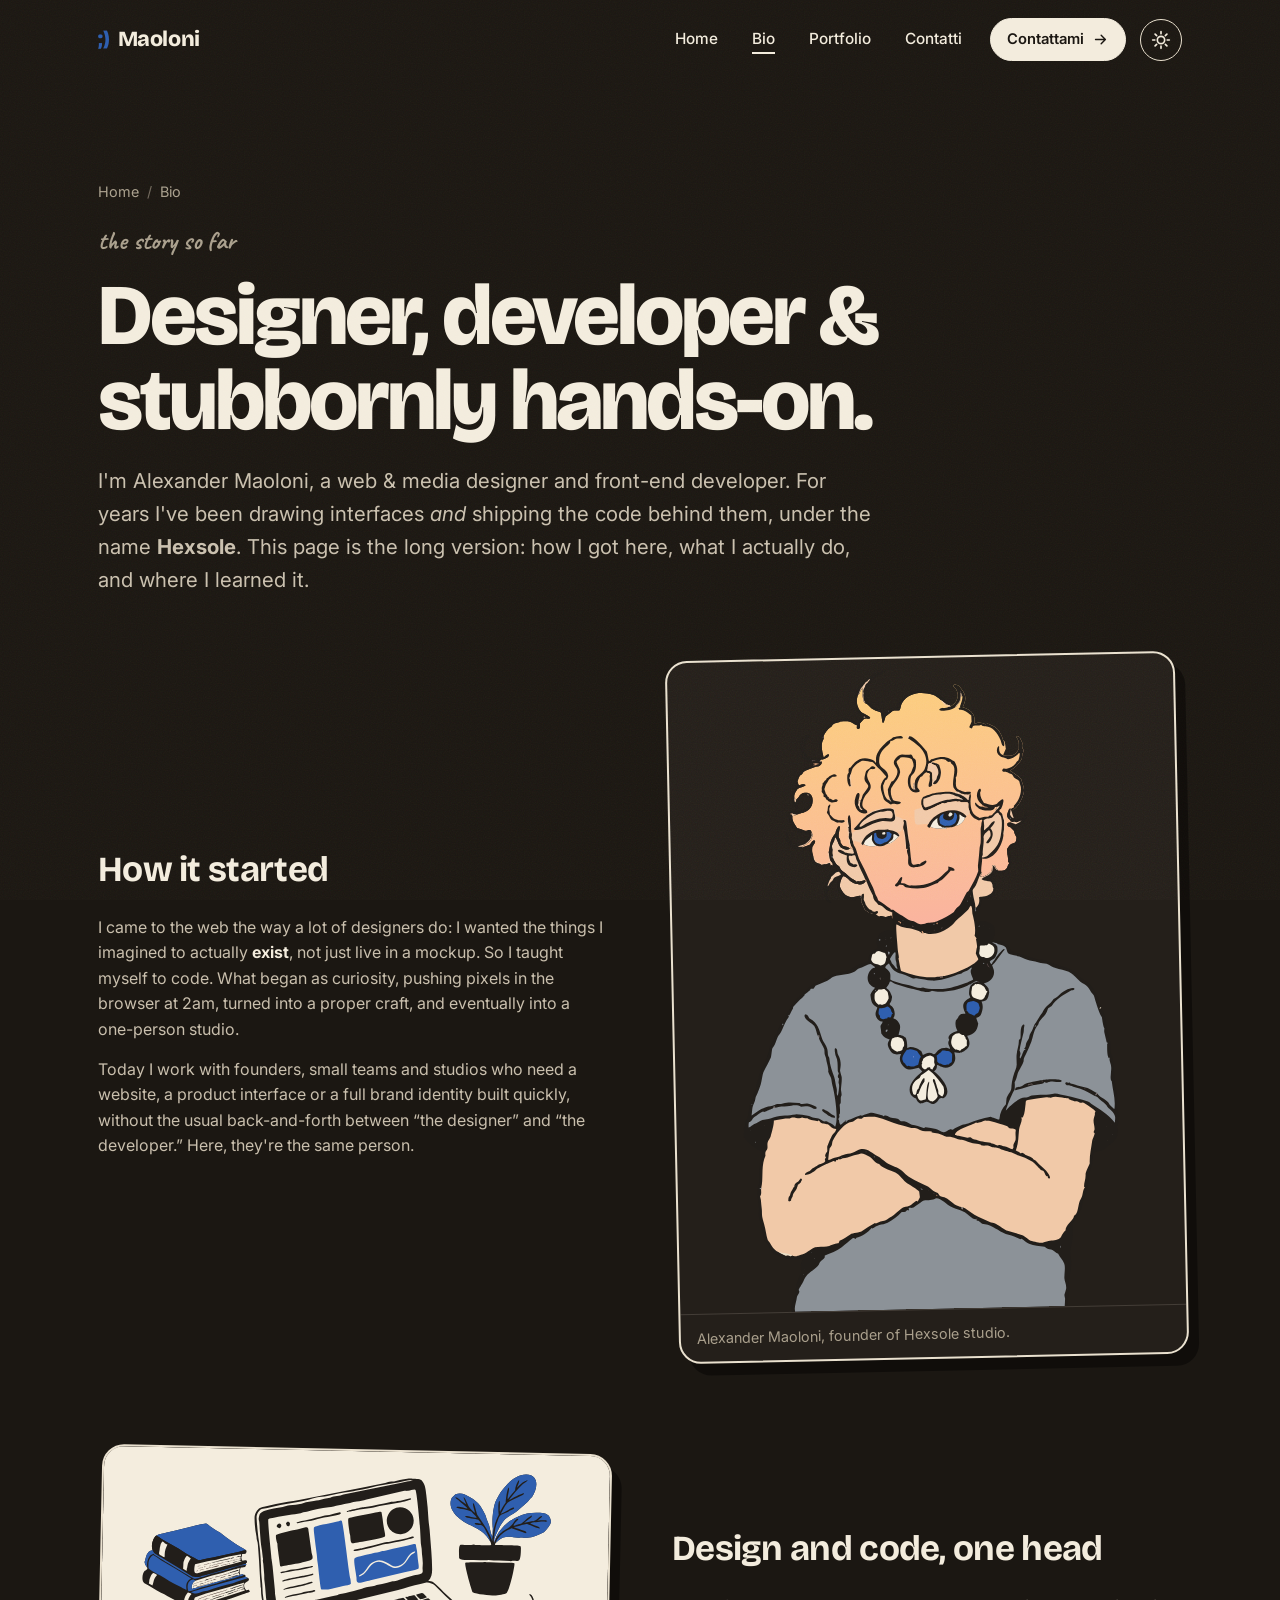
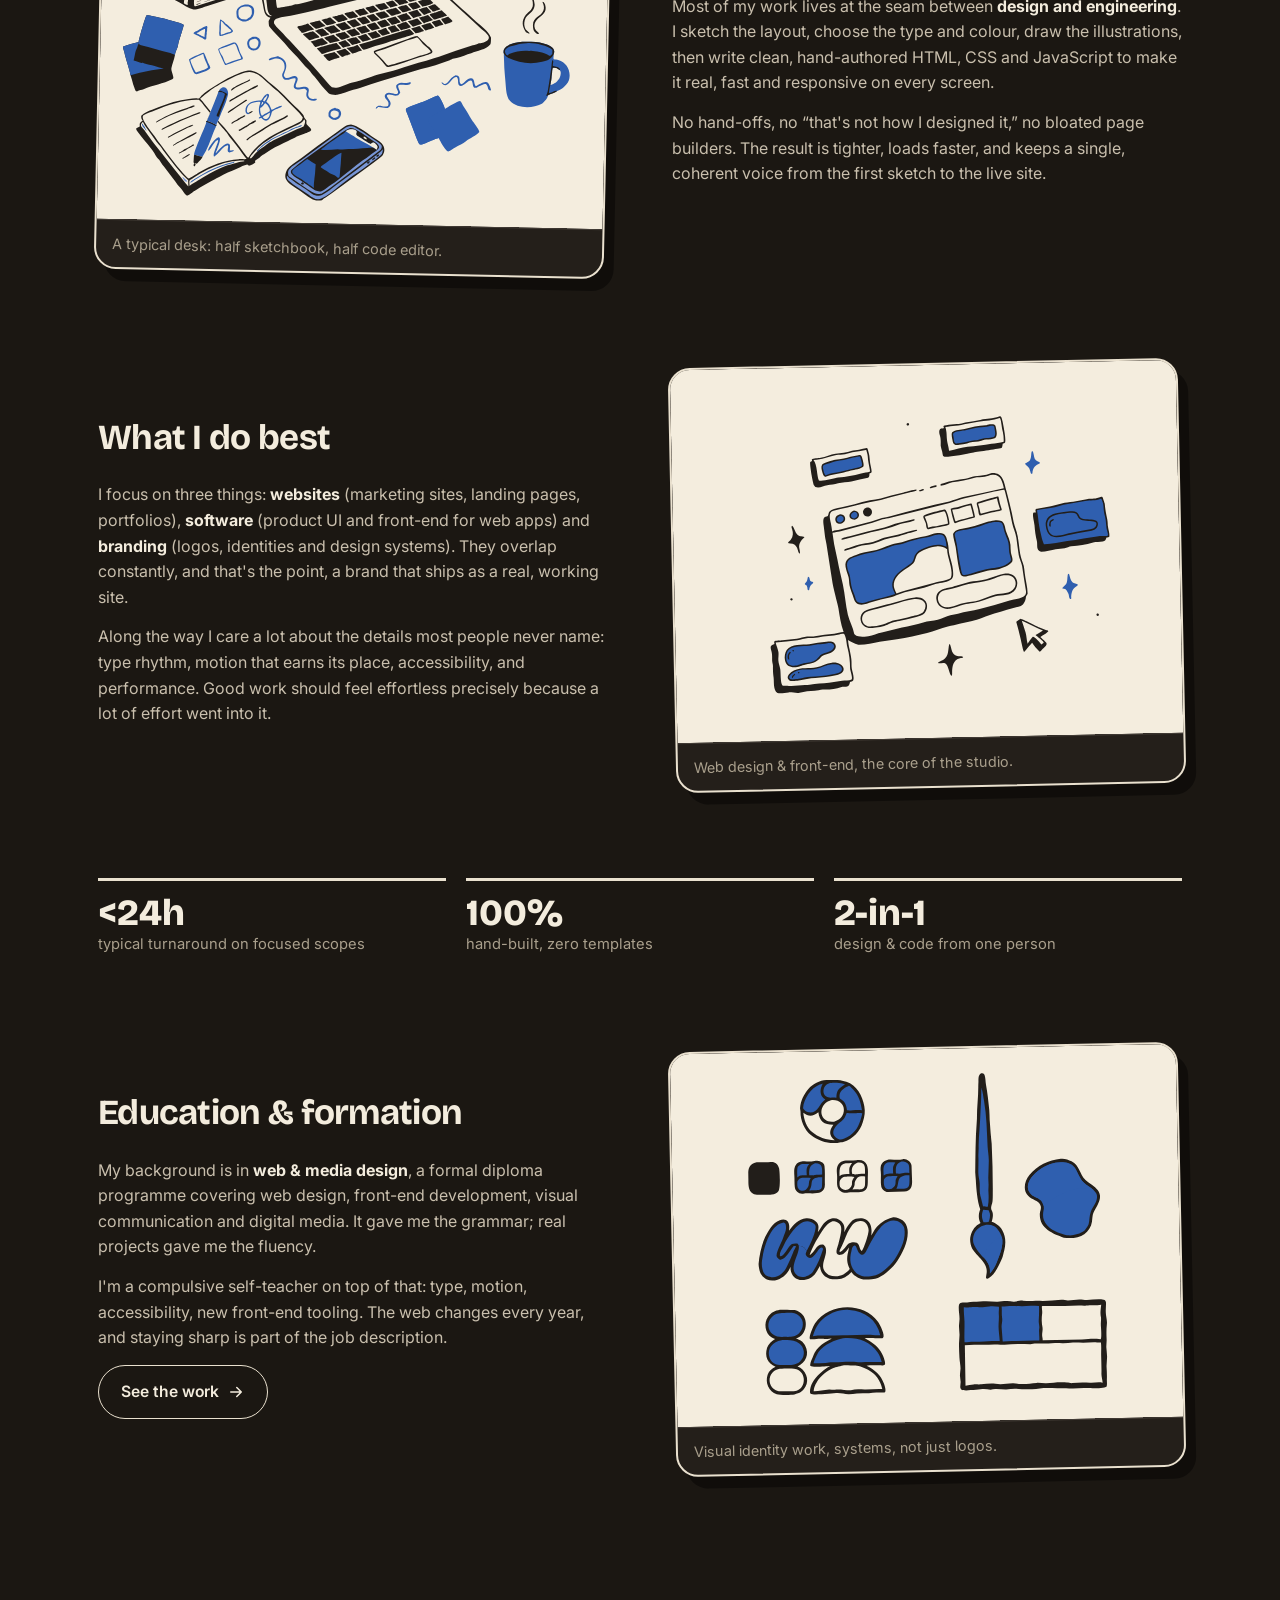
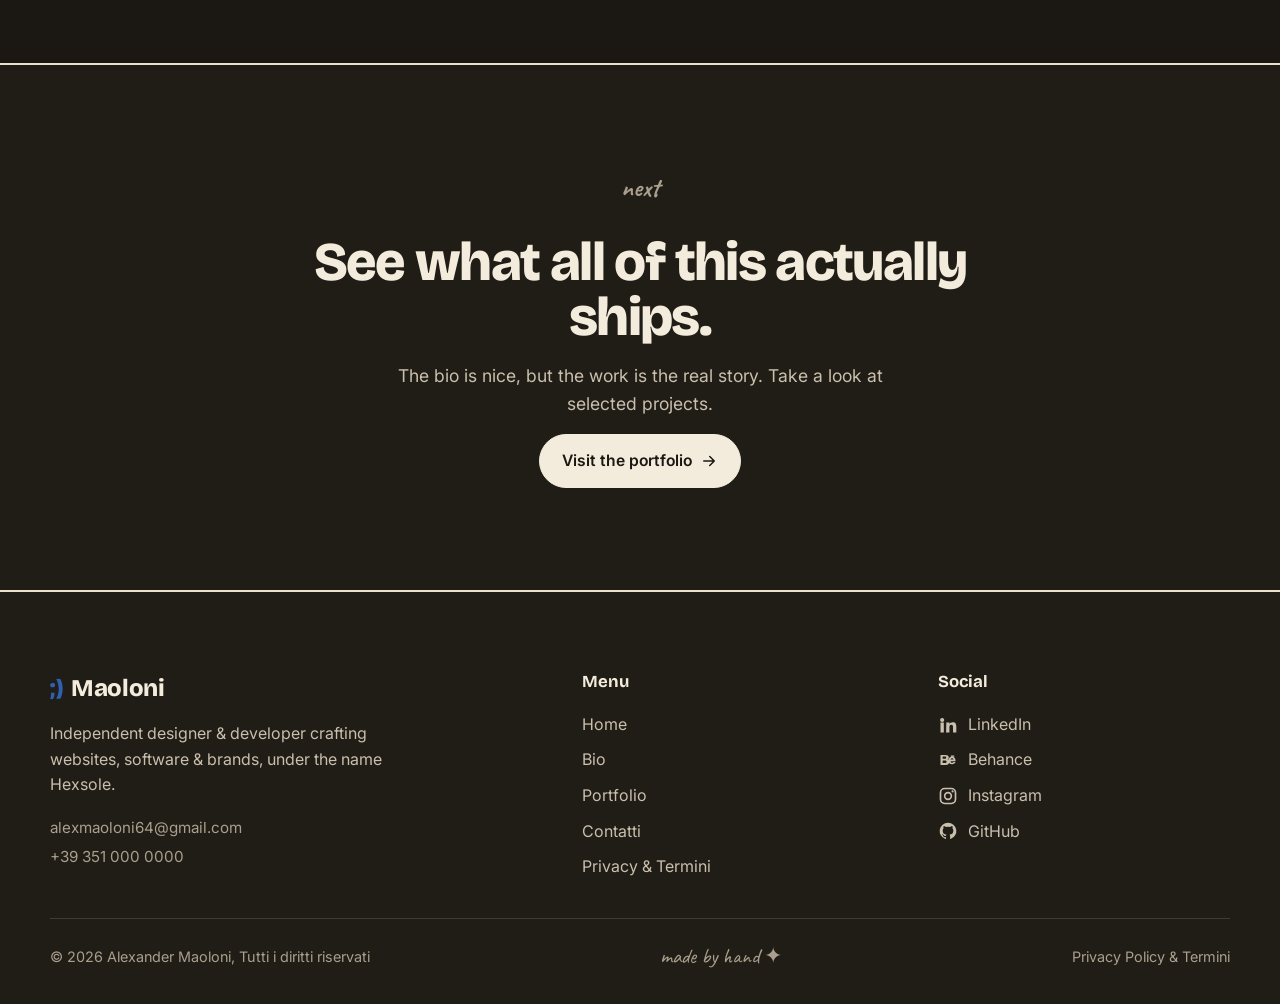
==== bio.html @ 0f0a07e0 "Portfolio site: 8-page exam-compliant build Static HTML/CSS/JS portfolio (index, bio, portfolio, lav" ====
<!DOCTYPE html>
<html lang="en">
<head>
  <meta charset="UTF-8" />
  <meta name="viewport" content="width=device-width, initial-scale=1.0" />
  <title>Bio, Alexander Maoloni, designer &amp; developer</title>
  <meta name="description" content="The story, skills and academic background of Alexander Maoloni, an independent web &amp; media designer and front-end developer running the Hexsole studio." />
  <meta name="author" content="Alexander Maoloni" />
  <link rel="icon" type="image/png" href="assets/favicon.png" />
  <meta name="theme-color" content="#1B1712" />
  <script src="theme-init.js"></script>

  <meta property="og:title" content="Bio, Alexander Maoloni, designer &amp; developer" />
  <meta property="og:description" content="The story, skills and academic background of a web &amp; media designer who also writes the code that ships." />
  <meta property="og:type" content="profile" />
  <meta property="og:image" content="assets/guy-arms.svg" />
  <meta property="og:url" content="https://maoloni.example/bio.html" />

  <link rel="preconnect" href="https://fonts.googleapis.com" />
  <link rel="preconnect" href="https://fonts.gstatic.com" crossorigin />
  <link href="https://fonts.googleapis.com/css2?family=Bricolage+Grotesque:opsz,wght@12..96,400;12..96,500;12..96,600;12..96,700;12..96,800&family=Caveat:wght@500;600;700&family=Inter:wght@400;500;600&display=swap" rel="stylesheet" />
  <link rel="stylesheet" href="styles.css" />
  <link rel="stylesheet" href="pages.css" />
</head>
<body>
  <div class="grain" aria-hidden="true"></div>
  <div class="scrollbar" aria-hidden="true"><span id="scroll-progress"></span></div>

  <!-- ================= HEADER (shared) ================= -->
  <header class="nav" id="nav">
    <div class="nav__inner">
      <a href="index.html" class="brand" aria-label="Alexander Maoloni, home">
        <span class="brand__star" aria-hidden="true">;)</span>
        <span class="brand__name">Maoloni</span>
      </a>
      <nav class="nav__links" aria-label="Primary">
        <a href="index.html"><span>Home</span></a>
        <a href="bio.html" class="active"><span>Bio</span></a>
        <a href="portfolio.html"><span>Portfolio</span></a>
        <a href="contatti.html"><span>Contatti</span></a>
      </nav>
      <a href="contatti.html" class="btn btn--ink nav__cta">
        Contattami
        <svg viewBox="0 0 24 24" class="arrow" aria-hidden="true"><path d="M5 12h14M13 6l6 6-6 6" fill="none" stroke="currentColor" stroke-width="2" stroke-linecap="round" stroke-linejoin="round"/></svg>
      </a>
      <button class="theme-toggle" id="theme-toggle" aria-label="Switch to light theme" title="Toggle light / dark">
        <svg class="i-sun" viewBox="0 0 24 24" aria-hidden="true"><circle cx="12" cy="12" r="4.4" fill="none" stroke="currentColor" stroke-width="2"/><path d="M12 2v2.6M12 19.4V22M2 12h2.6M19.4 12H22M4.9 4.9l1.9 1.9M17.2 17.2l1.9 1.9M19.1 4.9l-1.9 1.9M6.8 17.2l-1.9 1.9" stroke="currentColor" stroke-width="2" stroke-linecap="round"/></svg>
        <svg class="i-moon" viewBox="0 0 24 24" aria-hidden="true"><path d="M20 14.6A8 8 0 1 1 9.4 4a6.5 6.5 0 0 0 10.6 10.6Z" fill="none" stroke="currentColor" stroke-width="2" stroke-linejoin="round"/></svg>
      </button>
      <button class="nav__burger" id="burger" aria-label="Open menu" aria-expanded="false"><span></span><span></span></button>
    </div>
  </header>

  <main>
    <!-- ================= PAGE HERO ================= -->
    <section class="page-hero">
      <div class="wrap">
        <nav class="breadcrumb reveal" data-reveal aria-label="Breadcrumb">
          <a href="index.html">Home</a><span>/</span>Bio
        </nav>
        <p class="page-hero__kicker reveal" data-reveal><span class="hand">the story so far</span></p>
        <h1 class="page-hero__title reveal" data-reveal>Designer, developer &amp;<br/>stubbornly hands-on.</h1>
        <p class="page-hero__lead reveal" data-reveal>
          I'm Alexander Maoloni, a web &amp; media designer and front-end developer. For years I've been
          drawing interfaces <em>and</em> shipping the code behind them, under the name <strong>Hexsole</strong>.
          This page is the long version: how I got here, what I actually do, and where I learned it.
        </p>
      </div>
    </section>

    <!-- ================= STORY (alternating rows) ================= -->
    <section class="section">
      <div class="wrap">

        <article class="bio-row reveal" data-reveal>
          <div class="bio-row__body">
            <h2>How it started</h2>
            <p>I came to the web the way a lot of designers do: I wanted the things I imagined to actually
              <strong>exist</strong>, not just live in a mockup. So I taught myself to code. What began as
              curiosity, pushing pixels in the browser at 2am, turned into a proper craft, and eventually
              into a one-person studio.</p>
            <p>Today I work with founders, small teams and studios who need a website, a product interface or a
              full brand identity built quickly, without the usual back-and-forth between “the designer” and
              “the developer.” Here, they're the same person.</p>
          </div>
          <div class="bio-row__media">
            <figure class="bio-figure">
              <img data-lightbox src="assets/guy-arms.svg" alt="Flat illustrated portrait of Alexander Maoloni with arms crossed" width="819" height="1024" loading="lazy" />
              <figcaption>Alexander Maoloni, founder of Hexsole studio.</figcaption>
            </figure>
          </div>
        </article>

        <article class="bio-row reveal" data-reveal>
          <div class="bio-row__body">
            <h2>Design and code, one head</h2>
            <p>Most of my work lives at the seam between <strong>design and engineering</strong>. I sketch the
              layout, choose the type and colour, draw the illustrations, then write clean, hand-authored
              HTML, CSS and JavaScript to make it real, fast and responsive on every screen.</p>
            <p>No hand-offs, no “that's not how I designed it,” no bloated page builders. The result is tighter,
              loads faster, and keeps a single, coherent voice from the first sketch to the live site.</p>
          </div>
          <div class="bio-row__media">
            <figure class="bio-figure">
              <img data-lightbox src="assets/hero.svg" alt="Illustration of a creative desk with a laptop, notebook, coffee and design tools" width="1024" height="768" loading="lazy" />
              <figcaption>A typical desk: half sketchbook, half code editor.</figcaption>
            </figure>
          </div>
        </article>

        <article class="bio-row reveal" data-reveal>
          <div class="bio-row__body">
            <h2>What I do best</h2>
            <p>I focus on three things: <strong>websites</strong> (marketing sites, landing pages, portfolios),
              <strong>software</strong> (product UI and front-end for web apps) and <strong>branding</strong>
              (logos, identities and design systems). They overlap constantly, and that's the point, a brand
              that ships as a real, working site.</p>
            <p>Along the way I care a lot about the details most people never name: type rhythm, motion that
              earns its place, accessibility, and performance. Good work should feel effortless precisely
              because a lot of effort went into it.</p>
          </div>
          <div class="bio-row__media">
            <figure class="bio-figure">
              <img data-lightbox src="assets/work-web.svg" alt="Illustration of a browser window with a colourful website layout" width="1024" height="768" loading="lazy" />
              <figcaption>Web design &amp; front-end, the core of the studio.</figcaption>
            </figure>
          </div>
        </article>

        <ul class="bio-facts reveal" data-reveal>
          <li><strong>&lt;24h</strong><span>typical turnaround on focused scopes</span></li>
          <li><strong>100%</strong><span>hand-built, zero templates</span></li>
          <li><strong>2-in-1</strong><span>design &amp; code from one person</span></li>
        </ul>

        <article class="bio-row reveal" data-reveal>
          <div class="bio-row__body">
            <h2>Education &amp; formation</h2>
            <p>My background is in <strong>web &amp; media design</strong>, a formal diploma programme covering
              web design, front-end development, visual communication and digital media. It gave me the grammar;
              real projects gave me the fluency.</p>
            <p>I'm a compulsive self-teacher on top of that: type, motion, accessibility, new front-end tooling.
              The web changes every year, and staying sharp is part of the job description.</p>
            <p><a class="btn btn--ghost" href="portfolio.html">See the work <svg viewBox="0 0 24 24" class="arrow" aria-hidden="true"><path d="M5 12h14M13 6l6 6-6 6" fill="none" stroke="currentColor" stroke-width="2" stroke-linecap="round" stroke-linejoin="round"/></svg></a></p>
          </div>
          <div class="bio-row__media">
            <figure class="bio-figure">
              <img data-lightbox src="assets/work-brand.svg" alt="Illustration of a brand identity mood board with logo, swatches and tools" width="1024" height="768" loading="lazy" />
              <figcaption>Visual identity work, systems, not just logos.</figcaption>
            </figure>
          </div>
        </article>

      </div>
    </section>

    <!-- ================= CTA ================= -->
    <section class="cta-band section">
      <div class="wrap cta-band__inner">
        <p class="eyebrow eyebrow--center reveal" data-reveal><span class="hand">next</span></p>
        <h2 class="reveal" data-reveal>See what all of this actually ships.</h2>
        <p class="reveal" data-reveal>The bio is nice, but the work is the real story. Take a look at selected projects.</p>
        <a href="portfolio.html" class="btn btn--ink reveal" data-reveal>
          Visit the portfolio
          <svg viewBox="0 0 24 24" class="arrow" aria-hidden="true"><path d="M5 12h14M13 6l6 6-6 6" fill="none" stroke="currentColor" stroke-width="2" stroke-linecap="round" stroke-linejoin="round"/></svg>
        </a>
      </div>
    </section>
  </main>

  <!-- ================= FOOTER (shared) ================= -->
  <footer class="site-footer">
    <div class="wrap site-footer__grid">
      <div class="site-footer__brand">
        <span class="brand"><span class="brand__star" aria-hidden="true">;)</span> Maoloni</span>
        <p class="site-footer__tag">Independent designer &amp; developer crafting websites, software &amp; brands, under the name Hexsole.</p>
        <p class="site-footer__contact"><a href="mailto:alexmaoloni64@gmail.com">alexmaoloni64@gmail.com</a><br/><a href="tel:+393510000000">+39 351 000 0000</a></p>
      </div>
      <div>
        <h4>Menu</h4>
        <nav class="site-footer__nav" aria-label="Footer navigation">
          <a href="index.html">Home</a>
          <a href="bio.html">Bio</a>
          <a href="portfolio.html">Portfolio</a>
          <a href="contatti.html">Contatti</a>
          <a href="privacy.html">Privacy &amp; Termini</a>
        </nav>
      </div>
      <div>
        <h4>Social</h4>
        <div class="site-footer__social">
          <a href="https://www.linkedin.com/" target="_blank" rel="noopener"><svg viewBox="0 0 24 24" aria-hidden="true"><path d="M4.98 3.5A2.5 2.5 0 1 0 5 8.5a2.5 2.5 0 0 0 0-5ZM3 9h4v12H3zM10 9h3.8v1.7h.05c.53-1 1.83-2.05 3.77-2.05C21.4 8.65 22 11 22 14.1V21h-4v-6.1c0-1.45-.03-3.3-2-3.3-2 0-2.3 1.57-2.3 3.2V21h-4z" fill="currentColor"/></svg> LinkedIn</a>
          <a href="https://www.behance.net/" target="_blank" rel="noopener"><svg viewBox="0 0 24 24" aria-hidden="true"><path d="M9 6H3v12h6.3c2.4 0 4.2-1.2 4.2-3.5 0-1.6-.9-2.6-2.2-3 .9-.4 1.6-1.3 1.6-2.6C12.9 6.9 11.2 6 9 6Zm-.4 9.7H5.6v-3h3c1 0 1.7.5 1.7 1.5s-.7 1.5-1.7 1.5Zm-.2-5.1H5.6V7.9h2.7c.9 0 1.5.4 1.5 1.3s-.6 1.4-1.4 1.4ZM21 12.6c0-2.6-1.5-4.6-4.2-4.6-2.6 0-4.4 2-4.4 4.6 0 2.7 1.7 4.5 4.5 4.5 2.1 0 3.6-1 4-2.6h-2.1c-.3.6-.9.9-1.8.9-1.1 0-1.9-.7-2-1.9H21zM15 11.5c.2-1 .9-1.7 1.9-1.7s1.6.7 1.7 1.7zM15.5 6.5h4V8h-4z" fill="currentColor"/></svg> Behance</a>
          <a href="https://www.instagram.com/" target="_blank" rel="noopener"><svg viewBox="0 0 24 24" aria-hidden="true"><rect x="3" y="3" width="18" height="18" rx="5" fill="none" stroke="currentColor" stroke-width="2"/><circle cx="12" cy="12" r="4" fill="none" stroke="currentColor" stroke-width="2"/><circle cx="17.5" cy="6.5" r="1.3" fill="currentColor"/></svg> Instagram</a>
          <a href="https://github.com/" target="_blank" rel="noopener"><svg viewBox="0 0 24 24" aria-hidden="true"><path d="M12 2a10 10 0 0 0-3.16 19.49c.5.09.68-.22.68-.48v-1.7c-2.78.6-3.37-1.34-3.37-1.34-.45-1.16-1.1-1.47-1.1-1.47-.9-.62.07-.6.07-.6 1 .07 1.53 1.03 1.53 1.03.9 1.53 2.34 1.09 2.91.83.09-.65.35-1.09.63-1.34-2.22-.25-4.55-1.11-4.55-4.94 0-1.09.39-1.98 1.03-2.68-.1-.25-.45-1.27.1-2.65 0 0 .84-.27 2.75 1.02a9.5 9.5 0 0 1 5 0c1.91-1.29 2.75-1.02 2.75-1.02.55 1.38.2 2.4.1 2.65.64.7 1.03 1.59 1.03 2.68 0 3.84-2.34 4.68-4.57 4.93.36.31.68.92.68 1.85v2.74c0 .27.18.58.69.48A10 10 0 0 0 12 2Z" fill="currentColor"/></svg> GitHub</a>
        </div>
      </div>
    </div>
    <div class="wrap site-footer__bottom">
      <span>© 2026 Alexander Maoloni, Tutti i diritti riservati</span>
      <span class="site-footer__hand">made by hand ✦</span>
      <a href="privacy.html">Privacy Policy &amp; Termini</a>
    </div>
  </footer>

  <script src="nav.js"></script>
  <script src="features.js"></script>
</body>
</html>
---- styles.css ----
/* =========================================================
   Alexander Maoloni — portfolio
   Handmade editorial aesthetic (inspired by daily-rituals)
   Dark theme by default · light theme via toggle
   Fluid hover motion everywhere (shadows ease in, no snap)
   ========================================================= */

:root{
  /* ---- fixed brand accents (same in both themes) ---- */
  --blue:#2F5FAF;
  --terra:#2F5FAF;
  --ochre:#2F5FAF;
  --sage:#2F5FAF;

  /* ---- type / layout ---- */
  --serif:"Bricolage Grotesque",system-ui,sans-serif;
  --sans:"Inter",system-ui,sans-serif;
  --hand:"Caveat",cursive;
  --wrap:1180px;
  --radius:22px;
  --ease:cubic-bezier(.22,.68,.14,1);

  /* ---- motion timings (fluid) ---- */
  --t-fast:.45s;   /* small color/opacity shifts */
  --t:.65s;        /* general hover transforms  */
  --t-slow:.9s;    /* hard-shadow reveals, big lifts */
  --t-img:1s;      /* image zooms */

  /* =========================================================
     DARK THEME  (default)
     ========================================================= */
  --bg:#1B1712;
  --surface:#241F1A;
  --surface-alt:#201C16;
  --text:#F3ECDD;
  --text-body:#C9BFAD;
  --text-soft:#A99F8C;
  --border:rgba(243,236,221,.15);
  --border-strong:rgba(243,236,221,.30);
  --outline:#EAE1CF;
  --shadow:rgba(0,0,0,.55);
  --shadow-soft:rgba(0,0,0,.42);
  --btn-bg:#F3ECDD;
  --btn-text:#1B1712;
  --marquee-bg:#EAE1CF;
  --marquee-text:#1B1712;
  --nav-bg:rgba(27,23,18,.80);
  --grain-blend:soft-light;
  --grain-opacity:.5;
}

[data-theme="light"]{
  --bg:#F4EDDE;
  --surface:#EFE5D0;
  --surface-alt:#EFE5D0;
  --text:#221E1A;
  --text-body:#433D34;
  --text-soft:#6A6155;
  --border:rgba(34,30,26,.16);
  --border-strong:rgba(34,30,26,.30);
  --outline:#221E1A;
  --shadow:rgba(34,30,26,.9);
  --shadow-soft:rgba(34,30,26,.16);
  --btn-bg:#221E1A;
  --btn-text:#F4EDDE;
  --marquee-bg:#221E1A;
  --marquee-text:#F4EDDE;
  --nav-bg:rgba(244,237,222,.82);
  --grain-blend:multiply;
  --grain-opacity:.42;
}

/* ---------- reset ---------- */
*{box-sizing:border-box;margin:0;padding:0}
html{scroll-behavior:smooth;-webkit-text-size-adjust:100%}
body{
  font-family:var(--sans);
  background:var(--bg);
  color:var(--text);
  line-height:1.6;
  font-size:clamp(16px,1.05vw,18px);
  overflow-x:hidden;
  -webkit-font-smoothing:antialiased;
  transition:background-color var(--t) var(--ease),color var(--t) var(--ease);
}
img{display:block;max-width:100%;height:auto}
a{color:inherit;text-decoration:none}
ul,ol{list-style:none}
::selection{background:var(--ochre);color:#221E1A}

.wrap{width:100%;max-width:var(--wrap);margin:0 auto;padding:0 clamp(20px,5vw,48px)}
.section{padding:clamp(56px,8vw,108px) 0}

/* smooth crossfade only during a theme switch */
html.theming,html.theming *{
  transition:background-color var(--t) var(--ease),color var(--t) var(--ease),
             border-color var(--t) var(--ease),box-shadow var(--t) var(--ease),fill var(--t) var(--ease)!important;
}

/* ---------- paper grain ---------- */
.grain{
  position:fixed;inset:0;z-index:8;pointer-events:none;
  opacity:var(--grain-opacity);mix-blend-mode:var(--grain-blend);
  transition:opacity var(--t) var(--ease);
  background-image:url("data:image/svg+xml,%3Csvg xmlns='http://www.w3.org/2000/svg' width='140' height='140'%3E%3Cfilter id='n'%3E%3CfeTurbulence type='fractalNoise' baseFrequency='0.85' numOctaves='2' stitchTiles='stitch'/%3E%3C/filter%3E%3Crect width='100%25' height='100%25' filter='url(%23n)' opacity='0.5'/%3E%3C/svg%3E");
}

/* ---------- scroll progress ---------- */
.scrollbar{position:fixed;top:0;left:0;right:0;height:3px;z-index:80;background:transparent}
.scrollbar span{display:block;height:100%;width:0;background:var(--terra);transition:width .12s linear}

/* =========================================================
   BUTTONS  (base transparent shadow → fluid reveal)
   ========================================================= */
.btn{
  display:inline-flex;align-items:center;gap:.5em;
  font-family:var(--sans);font-weight:600;font-size:.98rem;
  padding:.85em 1.4em;border-radius:999px;
  border:1.5px solid var(--outline);
  background:transparent;color:var(--text);
  box-shadow:0 0 0 0 transparent;
  will-change:transform;cursor:pointer;
  transition:transform var(--t) var(--ease),background var(--t) var(--ease),
             color var(--t) var(--ease),box-shadow var(--t-slow) var(--ease),border-color var(--t) var(--ease);
}
.btn .arrow{width:1.15em;height:1.15em;transition:transform var(--t) var(--ease)}
.btn--ink{background:var(--btn-bg);color:var(--btn-text);border-color:var(--btn-bg)}
.btn--ink:hover{transform:translateY(-3px);box-shadow:7px 9px 0 var(--terra)}
.btn--ink:hover .arrow{transform:translate(4px,0)}
.btn--ghost:hover{background:var(--text);color:var(--bg);border-color:var(--text);transform:translateY(-3px);box-shadow:7px 9px 0 var(--blue)}
.btn--big{
  background:var(--btn-bg);color:var(--btn-text);border-color:var(--btn-bg);
  font-family:var(--serif);font-weight:600;
  font-size:clamp(1.1rem,3vw,1.9rem);
  padding:.7em 1.1em;border-radius:999px;margin-top:8px;
}
.btn--big:hover{transform:translateY(-4px) rotate(-1deg);box-shadow:10px 12px 0 var(--ochre)}
.btn--big:hover .arrow{transform:translate(5px,0)}

/* =========================================================
   NAV
   ========================================================= */
.nav{position:fixed;top:0;left:0;right:0;z-index:70;transition:padding .4s var(--ease)}
.nav__inner{
  max-width:var(--wrap);margin:0 auto;
  padding:18px clamp(20px,5vw,48px);
  display:flex;align-items:center;gap:14px;
  transition:all .5s var(--ease);
}
.nav--scrolled .nav__inner{
  margin-top:10px;padding:10px 12px 10px 22px;
  background:var(--nav-bg);backdrop-filter:blur(12px) saturate(1.2);
  border:1px solid var(--border);border-radius:999px;
  box-shadow:0 10px 30px rgba(0,0,0,.18);
  max-width:calc(var(--wrap) - 40px);
}
.brand{display:flex;align-items:center;gap:.4em;font-family:var(--serif);font-weight:800;font-size:1.35rem;letter-spacing:-.02em;margin-right:auto;transition:transform var(--t) var(--ease)}
.brand:hover{transform:translateY(-2px)}
.brand__star{color:var(--terra);display:inline-block;font-weight:800}
.nav__links{display:flex;gap:6px}
.nav__links a{position:relative;padding:8px 14px;border-radius:999px;font-weight:500;font-size:.96rem;transition:background var(--t) var(--ease),color var(--t) var(--ease)}
.nav__links a span{position:relative}
.nav__links a::after{content:"";position:absolute;left:14px;right:14px;bottom:6px;height:2px;background:var(--text);transform:scaleX(0);transform-origin:left;transition:transform var(--t) var(--ease)}
.nav__links a:hover::after,.nav__links a.active::after{transform:scaleX(1)}
.nav__cta{padding:.6em 1.1em;font-size:.92rem}

/* theme toggle */
.theme-toggle{
  width:42px;height:42px;flex:0 0 auto;display:inline-flex;align-items:center;justify-content:center;
  border:1.5px solid var(--outline);border-radius:999px;background:transparent;color:var(--text);
  cursor:pointer;box-shadow:0 0 0 0 transparent;
  transition:transform var(--t) var(--ease),background var(--t) var(--ease),color var(--t) var(--ease),box-shadow var(--t-slow) var(--ease),border-color var(--t) var(--ease);
}
.theme-toggle:hover{transform:translateY(-3px) rotate(-14deg);background:var(--text);color:var(--bg);box-shadow:5px 6px 0 var(--sage)}
.theme-toggle svg{width:20px;height:20px;transition:transform var(--t) var(--ease)}
.theme-toggle:hover svg{transform:rotate(14deg)}
.theme-toggle .i-moon{display:none}
[data-theme="light"] .theme-toggle .i-moon{display:block}
[data-theme="light"] .theme-toggle .i-sun{display:none}

.nav__burger{display:none;flex-direction:column;gap:6px;background:none;border:0;padding:8px;cursor:pointer}
.nav__burger span{width:26px;height:2.5px;background:var(--text);border-radius:2px;transition:transform var(--t) var(--ease),opacity var(--t-fast) var(--ease)}
.nav--open .nav__burger span:first-child{transform:translateY(8.5px) rotate(45deg)}
.nav--open .nav__burger span:last-child{transform:translateY(-8px) rotate(-45deg)}

/* =========================================================
   HERO
   ========================================================= */
.hero{position:relative;padding:clamp(92px,12vw,140px) 0 clamp(24px,4vw,48px)}
.hero__grid{display:grid;grid-template-columns:1.05fr .95fr;gap:clamp(30px,5vw,72px);align-items:center}

.kicker{display:inline-flex;align-items:center;gap:10px;margin-bottom:18px}
.kicker__hand{font-family:var(--hand);font-size:clamp(1.5rem,3.5vw,2.2rem);color:var(--text-soft);font-weight:700;transform:rotate(-3deg)}
.kicker__wave{width:44px;height:22px;color:var(--text-soft)}
.kicker__avatar{width:56px;height:56px;border-radius:50%;object-fit:cover;object-position:center;border:2px solid var(--outline);background:var(--surface);box-shadow:3px 4px 0 var(--shadow-soft);flex:0 0 auto}

.hero__title{font-family:var(--serif);font-weight:800;line-height:.98;letter-spacing:-.035em;font-size:clamp(2.7rem,7.2vw,6.1rem)}
.hero__title .line{display:block}
.hero__title .line--muted{color:var(--text-soft);font-weight:600;font-size:.4em;letter-spacing:-.01em;margin-top:.5em;line-height:1.2}
.mark{font-style:normal;position:relative;white-space:nowrap}
.mark--blue{color:var(--blue)}
.mark--terra{color:var(--terra)}
.mark--sage{color:var(--sage)}
.mark .ul{position:absolute;left:-2%;right:-2%;bottom:-.12em;width:104%;height:.28em;color:currentColor}
.mark .ul path{stroke-dasharray:300;stroke-dashoffset:300}
.is-in .mark .ul path,.line.is-in .ul path{transition:stroke-dashoffset 1.1s .35s var(--ease);stroke-dashoffset:0}

.hero__sub{font-size:clamp(1.05rem,1.5vw,1.28rem);max-width:33ch;margin:26px 0 30px;color:var(--text-body)}
.hero__sub strong{color:var(--text);font-weight:600;box-shadow:inset 0 -.4em 0 rgba(47,95,175,.24)}
.hero__cta{display:flex;flex-wrap:wrap;gap:14px}
.hero__meta{display:flex;flex-wrap:wrap;gap:8px 22px;margin-top:34px;font-size:.9rem;color:var(--text-soft)}
.hero__meta li{display:flex;align-items:center;gap:8px}
.dot{width:9px;height:9px;border-radius:50%;display:inline-block}
.dot--sage{background:var(--sage)}.dot--blue{background:var(--blue)}.dot--terra{background:var(--terra)}

/* hero art */
.hero__art{position:relative;margin-top:-30px}
.hero__art-guy{position:absolute;bottom:100%;left:42%;width:clamp(108px,11vw,140px);margin-bottom:6px;z-index:4;pointer-events:none;filter:drop-shadow(5px 7px 0 rgba(0,0,0,.16));animation:floaty 6s ease-in-out infinite}
.hero__art-frame{
  border:2px solid var(--outline);border-radius:var(--radius);overflow:hidden;
  background:var(--surface);
  box-shadow:14px 16px 0 var(--shadow);
  transform:rotate(1.4deg);
  transition:transform var(--t-slow) var(--ease),box-shadow var(--t-slow) var(--ease);
}
.hero__art:hover .hero__art-frame{transform:rotate(0deg) translateY(-6px);box-shadow:20px 22px 0 var(--shadow)}
.hero__art-frame img{width:100%}
.sticker{
  position:absolute;font-family:var(--hand);font-weight:700;font-size:1.15rem;
  color:#221E1A;padding:.25em .8em;border-radius:999px;
  border:1.5px solid #221E1A;z-index:3;transition:transform var(--t) var(--ease)}
.sticker--tl{top:-16px;left:-14px;transform:rotate(-8deg);background:var(--sage);color:#F4EDDE;border-color:#1B1712}
.sticker--br{bottom:-16px;right:-10px;transform:rotate(6deg);background:var(--terra);color:#F4EDDE;border-color:#1B1712}
.hero__art:hover .sticker--tl{transform:rotate(-4deg) scale(1.06)}
.hero__art:hover .sticker--br{transform:rotate(3deg) scale(1.06)}
.doodle{position:absolute;color:var(--text);pointer-events:none}
.doodle--arrow{width:64px;height:64px;top:-96px;right:15%;color:var(--blue);transform:scaleX(-1)}
.doodle--star{width:40px;height:40px;top:-22px;right:-18px;color:var(--terra);animation:spin 9s linear infinite}

.scroll-hint{position:absolute;left:clamp(20px,5vw,48px);bottom:20px;display:flex;align-items:center;gap:7px;font-family:var(--hand);font-size:1.4rem;color:var(--text-soft);transform:rotate(-6deg);opacity:.7;z-index:-1;pointer-events:none;transition:color var(--t) var(--ease),opacity var(--t) var(--ease)}
.scroll-hint:hover{color:var(--text);opacity:1}
.scroll-hint svg{width:18px;height:18px}

/* =========================================================
   MARQUEE
   ========================================================= */
.marquee{border-top:2px solid var(--outline);border-bottom:2px solid var(--outline);background:var(--marquee-bg);color:var(--marquee-text);overflow:hidden;padding:16px 0}
.marquee__track{display:flex;align-items:center;gap:26px;white-space:nowrap;width:max-content;animation:marquee 34s linear infinite;font-family:var(--serif);font-weight:700;font-size:clamp(1.4rem,3vw,2.3rem);text-transform:lowercase}
.marquee__track .sep{color:var(--terra)}
.marquee:hover .marquee__track{animation-play-state:paused}

/* =========================================================
   SECTION HEADINGS
   ========================================================= */
.section__head{margin-bottom:clamp(34px,5vw,64px)}
.section__head--row{display:flex;justify-content:space-between;align-items:flex-end;gap:30px;flex-wrap:wrap}
.eyebrow{margin-bottom:10px}
.eyebrow .hand,.hand{font-family:var(--hand);font-weight:700;font-size:1.6rem;color:var(--text-soft)}
.eyebrow--center{text-align:center}
.section__title{font-family:var(--serif);font-weight:800;letter-spacing:-.03em;line-height:1.02;font-size:clamp(2rem,5vw,3.6rem)}
.section__note{max-width:30ch;color:var(--text-soft);font-size:1rem}

/* =========================================================
   SERVICES  (base transparent shadow → fluid reveal)
   ========================================================= */
.services__grid{display:grid;grid-template-columns:repeat(3,1fr);gap:clamp(16px,2vw,26px);position:relative}
.service{
  border:2px solid var(--outline);border-radius:var(--radius);
  padding:clamp(24px,3vw,36px);background:var(--surface);
  position:relative;overflow:hidden;box-shadow:3px 4px 0 var(--shadow-soft);
  transition:transform var(--t) var(--ease),box-shadow var(--t-slow) var(--ease),
             background var(--t) var(--ease),border-color var(--t) var(--ease);
}
.service:hover{transform:translateY(-8px);box-shadow:6px 7px 0 var(--outline)}
.service__no{font-family:var(--hand);font-size:1.5rem;color:var(--text-soft);position:absolute;top:16px;right:22px;transition:transform var(--t) var(--ease),color var(--t) var(--ease)}
.service:hover .service__no{transform:scale(1.15) rotate(-6deg);color:var(--terra)}
.service__icon{width:64px;height:64px;color:var(--text);margin-bottom:22px;transition:transform var(--t-slow) var(--ease)}
.service:hover .service__icon{transform:translateY(-4px) rotate(-4deg)}
.service__icon svg{width:100%;height:100%}
.service:nth-child(1) .service__icon{color:var(--blue)}
.service:nth-child(2) .service__icon{color:var(--terra)}
.service:nth-child(3) .service__icon{color:var(--sage)}
.service h3{font-family:var(--serif);font-weight:700;font-size:1.4rem;letter-spacing:-.02em;margin-bottom:10px}
.service p{color:var(--text-body);font-size:1rem}
.service:has(.service__guy){overflow:visible}
.service__guy{position:absolute;bottom:100%;left:calc(50% - 68px);width:clamp(116px,13vw,140px);margin-bottom:-26px;pointer-events:none;z-index:3;animation:floaty 6s ease-in-out infinite}

/* =========================================================
   WORK  (base real shadow → grows fluidly)
   ========================================================= */
.work__list{display:grid;grid-template-columns:repeat(3,1fr);gap:clamp(24px,3vw,44px)}
.project{display:flex;flex-direction:column}
.project--offset{transform:translateY(38px)}
.project__media{
  position:relative;display:block;border:2px solid var(--outline);border-radius:var(--radius);
  overflow:hidden;background:var(--surface);aspect-ratio:4/3;
  box-shadow:8px 10px 0 var(--shadow-soft);
  transition:transform var(--t) var(--ease),box-shadow var(--t-slow) var(--ease),border-color var(--t) var(--ease);
}
.project__media img{width:100%;height:100%;object-fit:cover;transition:transform var(--t-img) var(--ease)}
.project:hover .project__media{transform:translateY(-8px);box-shadow:16px 20px 0 var(--outline)}
.project:hover .project__media img{transform:scale(1.06)}
.project__view{
  position:absolute;top:14px;right:14px;display:inline-flex;align-items:center;gap:6px;
  background:var(--btn-bg);color:var(--btn-text);font-size:.85rem;font-weight:600;
  padding:.4em .8em;border-radius:999px;opacity:0;transform:translateY(-10px);
  transition:opacity var(--t) var(--ease),transform var(--t) var(--ease);
}
.project__view svg{width:15px;height:15px}
.project:hover .project__view{opacity:1;transform:translateY(0)}
.project__meta{display:flex;align-items:center;gap:12px;margin:20px 0 6px;flex-wrap:wrap}
.project__name{font-family:var(--serif);font-weight:700;font-size:1.5rem;letter-spacing:-.02em;transition:color var(--t) var(--ease)}
.project:hover .project__name{color:var(--terra)}
.project__tag{font-size:.78rem;font-weight:600;padding:.25em .7em;border-radius:999px;border:1.5px solid var(--outline)}
.tag--blue{background:rgba(47,95,175,.18);color:var(--blue);border-color:var(--blue)}
.tag--terra{background:rgba(47,95,175,.16);color:var(--terra);border-color:var(--terra)}
.tag--sage{background:rgba(47,95,175,.16);color:var(--sage);border-color:var(--sage)}
.project__year{margin-left:auto;font-family:var(--hand);font-size:1.25rem;color:var(--text-soft)}
.project__desc{color:var(--text-body);font-size:1rem;max-width:34ch}

/* =========================================================
   ABOUT
   ========================================================= */
.about{background:var(--surface-alt)}
.about__grid{display:grid;grid-template-columns:.85fr 1.15fr;gap:clamp(34px,6vw,80px);align-items:center}
.about__art{position:relative}
.about__art-frame{border:2px solid var(--outline);border-radius:var(--radius);overflow:hidden;background:var(--surface);box-shadow:12px 14px 0 var(--sage);transform:rotate(-2deg);transition:transform var(--t-slow) var(--ease),box-shadow var(--t-slow) var(--ease)}
.about__art:hover .about__art-frame{transform:rotate(0) translateY(-6px);box-shadow:18px 20px 0 var(--sage)}
.doodle--circle{width:118%;height:auto;position:absolute;top:-9%;left:-9%;color:var(--terra);z-index:0}
.about__copy{position:relative;z-index:1}
.about__lead{font-size:clamp(1.15rem,1.7vw,1.4rem);margin:22px 0 16px;font-family:var(--serif);font-weight:500;line-height:1.4;letter-spacing:-.01em;color:var(--text)}
.about__lead strong{color:var(--terra)}
.about__copy p{color:var(--text-body)}
.facts{display:grid;grid-template-columns:1fr 1fr;gap:18px 26px;margin-top:32px}
.facts li{border-top:2px solid var(--border-strong);padding-top:12px;transition:transform var(--t) var(--ease),border-color var(--t) var(--ease)}
.facts li:hover{transform:translateY(-4px);border-color:var(--terra)}
.facts strong{display:block;font-family:var(--serif);font-weight:800;font-size:clamp(1.8rem,3vw,2.5rem);letter-spacing:-.02em;line-height:1;color:var(--text)}
.facts span{font-size:.92rem;color:var(--text-soft)}

/* =========================================================
   PROCESS
   ========================================================= */
.steps{display:grid;grid-template-columns:repeat(4,1fr);gap:clamp(16px,2vw,24px)}
.step{position:relative;padding-top:34px;border-top:3px solid var(--outline);transition:transform var(--t) var(--ease),border-color var(--t) var(--ease)}
.step:hover{transform:translateY(-8px)}
.step__no{font-family:var(--serif);font-weight:800;font-size:2.4rem;color:var(--text);display:block;margin-bottom:6px;line-height:1;transition:transform var(--t) var(--ease)}
.step:hover .step__no{transform:scale(1.12) translateY(-2px)}
.step:nth-child(1) .step__no{color:var(--blue)}
.step:nth-child(2) .step__no{color:var(--terra)}
.step:nth-child(3) .step__no{color:var(--ochre)}
.step:nth-child(4) .step__no{color:var(--sage)}
.step:nth-child(1):hover{border-color:var(--blue)}
.step:nth-child(2):hover{border-color:var(--terra)}
.step:nth-child(3):hover{border-color:var(--ochre)}
.step:nth-child(4):hover{border-color:var(--sage)}
.step h3{font-family:var(--serif);font-weight:700;font-size:1.35rem;margin-bottom:8px}
.step p{color:var(--text-body);font-size:.98rem}

/* =========================================================
   CONTACT
   ========================================================= */
.contact{text-align:center}
.contact__inner{display:flex;flex-direction:column;align-items:center}
.contact__title{font-family:var(--serif);font-weight:800;letter-spacing:-.035em;line-height:.98;font-size:clamp(2.8rem,10vw,7rem);margin:6px 0 22px}
.contact__sub{max-width:44ch;color:var(--text-body);font-size:clamp(1.05rem,1.5vw,1.25rem);margin-bottom:10px}
.socials{display:flex;flex-wrap:wrap;justify-content:center;gap:10px 30px;margin-top:44px}
.socials a{position:relative;font-weight:600;font-size:1.02rem;padding-bottom:3px;transition:color var(--t) var(--ease),transform var(--t) var(--ease)}
.socials a:hover{color:var(--terra);transform:translateY(-2px)}
.socials a::after{content:"";position:absolute;left:0;bottom:0;width:100%;height:2px;background:var(--terra);transform:scaleX(0);transform-origin:right;transition:transform var(--t) var(--ease)}
.socials a:hover::after{transform:scaleX(1);transform-origin:left}
.contact__avatar{height:clamp(155px,20vw,215px);width:auto;margin:0 auto 4px;transform:rotate(-1.5deg);filter:drop-shadow(6px 9px 0 rgba(0,0,0,.16));transition:transform var(--t) var(--ease)}
.contact__avatar:hover{transform:rotate(0) translateY(-6px)}

/* =========================================================
   FOOTER
   ========================================================= */
.footer{border-top:2px solid var(--outline);padding:30px 0}
.footer__inner{display:flex;justify-content:space-between;align-items:center;gap:18px;flex-wrap:wrap;font-size:.95rem}
.footer__brand{font-family:var(--serif);font-weight:800;font-size:1.2rem;display:flex;align-items:center;gap:.35em}
.footer__mid{color:var(--text-soft)}
.footer__hand{font-family:var(--hand);font-size:1.4rem;color:var(--text-soft)}

/* =========================================================
   PEEKING AVATARS (half-bust cutouts that peek in each section)
   ========================================================= */
.hero,.services,.work,.process,.contact{position:relative}
.peeker{position:absolute;z-index:6;height:auto;pointer-events:none;filter:drop-shadow(6px 8px 0 rgba(0,0,0,.16));animation:floaty 6s ease-in-out infinite}
.peeker--hero{width:clamp(135px,14vw,188px);right:1.5%;bottom:-6px}
.peeker--services{width:clamp(120px,12vw,172px);right:2%;top:-126px;animation-delay:-1.5s}
.peeker--work{width:clamp(118px,12vw,165px);right:3%;top:-46px;animation-delay:-3s}
.peeker--process{width:clamp(116px,11vw,152px);right:30%;top:clamp(80px,11vw,148px);animation-delay:-4.2s}
@keyframes floaty{0%,100%{transform:translateY(0) rotate(-1.2deg)}50%{transform:translateY(-9px) rotate(1.2deg)}}
@media (max-width:940px){.peeker{display:none}}

/* =========================================================
   REVEAL ANIMATION
   ========================================================= */
[data-reveal]{opacity:0;transform:translateY(28px);transition:opacity .9s var(--ease),transform .9s var(--ease)}
[data-reveal].is-in{opacity:1;transform:none}

/* =========================================================
   KEYFRAMES
   ========================================================= */
@keyframes marquee{from{transform:translateX(0)}to{transform:translateX(-50%)}}
@keyframes spin{to{transform:rotate(360deg)}}
@keyframes bob{0%,100%{transform:translateY(0)}50%{transform:translateY(5px)}}

/* =========================================================
   RESPONSIVE
   ========================================================= */
@media (max-width:960px){
  .hero__grid{grid-template-columns:1fr;gap:44px}
  .hero__art{max-width:520px;margin:0 auto;width:100%}
  .about__grid{grid-template-columns:1fr;gap:48px}
  .about__art{max-width:440px;margin:0 auto}
  .work__list{grid-template-columns:1fr 1fr}
  .project--offset{transform:none}
  .steps{grid-template-columns:1fr 1fr;gap:30px}
}
@media (max-width:760px){
  .nav__links{display:none}
  .nav__cta{display:none}
  .nav__burger{display:flex}
  .nav__links.is-open{
    display:flex;position:absolute;top:100%;left:12px;right:12px;margin-top:10px;
    flex-direction:column;gap:2px;background:var(--bg);border:2px solid var(--outline);
    border-radius:20px;padding:14px;box-shadow:0 20px 40px rgba(0,0,0,.28);
  }
  .nav__links.is-open a{font-size:1.1rem;padding:12px 14px}
  .services__grid{grid-template-columns:1fr}
  .work__list{grid-template-columns:1fr}
  .facts{grid-template-columns:1fr 1fr}
  .footer__inner{flex-direction:column;text-align:center;gap:10px}
}
@media (max-width:460px){
  .hero__meta{gap:6px 16px}
  .sticker{font-size:1rem}
  .steps{grid-template-columns:1fr}
}

/* =========================================================
   REDUCED MOTION
   ========================================================= */
@media (prefers-reduced-motion:reduce){
  *,*::before,*::after{animation-duration:.001ms!important;animation-iteration-count:1!important;transition-duration:.001ms!important;scroll-behavior:auto!important}
  [data-reveal]{opacity:1;transform:none}
  .mark .ul path{stroke-dashoffset:0}
  .marquee__track{animation:none}
}
---- pages.css ----
/* =========================================================
   pages.css — shared components + inner-page layouts
   Extends styles.css (same design tokens, palette & fonts).
   Sections: COMPONENTS (footer, cookie, carousel, lightbox,
   forms, cta, figure, page-hero) · PAGES (bio, portfolio,
   work detail, contacts, legal)
   ========================================================= */

/* =========================================================
   COMPONENT — FULL SITE FOOTER (identical on every page)
   ========================================================= */
.site-footer{border-top:2px solid var(--outline);background:var(--surface-alt);margin-top:0}
.site-footer__grid{display:grid;grid-template-columns:1.6fr 1fr 1fr;gap:clamp(28px,5vw,64px);padding:clamp(48px,6vw,80px) 0 clamp(28px,3vw,40px)}
.site-footer__brand .brand{font-family:var(--serif);font-weight:800;font-size:1.5rem;display:inline-flex;align-items:center;gap:.35em;margin-bottom:14px}
.site-footer__tag{color:var(--text-body);max-width:34ch;margin-bottom:16px}
.site-footer__contact{color:var(--text-soft);font-size:.95rem;line-height:1.9}
.site-footer__contact a:hover{color:var(--blue)}
.site-footer h4{font-family:var(--serif);font-weight:700;font-size:1.05rem;margin-bottom:16px}
.site-footer__nav{display:flex;flex-direction:column;gap:10px}
.site-footer__nav a,.site-footer__social a{color:var(--text-body);position:relative;width:max-content;transition:color var(--t) var(--ease),transform var(--t) var(--ease)}
.site-footer__nav a:hover,.site-footer__social a:hover{color:var(--blue);transform:translateX(3px)}
.site-footer__social{display:flex;flex-direction:column;gap:10px}
.site-footer__social a{display:inline-flex;align-items:center;gap:10px}
.site-footer__social svg{width:20px;height:20px;flex:0 0 auto}
.site-footer__bottom{display:flex;justify-content:space-between;align-items:center;gap:16px;flex-wrap:wrap;padding:20px 0 30px;border-top:1px solid var(--border);font-size:.9rem;color:var(--text-soft)}
.site-footer__bottom a:hover{color:var(--blue);text-decoration:underline}
.site-footer__hand{font-family:var(--hand);font-size:1.35rem;color:var(--text-soft)}

/* =========================================================
   COMPONENT — COOKIE BANNER (home, first visit, localStorage)
   ========================================================= */
.cookie{position:fixed;left:0;right:0;bottom:0;z-index:90;display:none;padding:16px clamp(16px,4vw,32px)}
.cookie.is-visible{display:block;animation:cookie-up .6s var(--ease) both}
@keyframes cookie-up{from{transform:translateY(120%)}to{transform:translateY(0)}}
.cookie__inner{max-width:var(--wrap);margin:0 auto;background:var(--surface);border:2px solid var(--outline);border-radius:var(--radius);box-shadow:8px 10px 0 var(--shadow);padding:clamp(18px,2.4vw,26px);display:flex;gap:20px;align-items:center;flex-wrap:wrap}
.cookie__text{flex:1 1 340px;color:var(--text-body);font-size:.98rem}
.cookie__text strong{color:var(--text);font-family:var(--serif)}
.cookie__text a{color:var(--blue);text-decoration:underline;font-weight:600}
.cookie__actions{display:flex;gap:12px;align-items:center}

/* =========================================================
   COMPONENT — CAROUSEL (generic: work-detail galleries)
   ========================================================= */
.carousel{position:relative;border:2px solid var(--outline);border-radius:var(--radius);overflow:hidden;background:var(--surface);box-shadow:8px 10px 0 var(--shadow-soft)}
.carousel__viewport{overflow:hidden}
.carousel__track{display:flex;transition:transform .7s var(--ease);will-change:transform}
.carousel__slide{min-width:100%;aspect-ratio:16/10;background:var(--surface)}
.carousel__slide img{width:100%;height:100%;object-fit:cover;display:block;cursor:zoom-in}
.carousel__btn{position:absolute;top:50%;transform:translateY(-50%);width:46px;height:46px;border-radius:50%;border:1.5px solid var(--outline);background:var(--btn-bg);color:var(--btn-text);cursor:pointer;display:flex;align-items:center;justify-content:center;transition:transform var(--t) var(--ease),background var(--t) var(--ease);z-index:2}
.carousel__btn:hover{transform:translateY(-50%) scale(1.08)}
.carousel__btn svg{width:20px;height:20px}
.carousel__btn--prev{left:14px}
.carousel__btn--next{right:14px}
.carousel__dots{position:absolute;bottom:14px;left:0;right:0;display:flex;justify-content:center;gap:9px;z-index:2}
.carousel__dot{width:9px;height:9px;border-radius:50%;border:1.5px solid var(--btn-bg);background:transparent;cursor:pointer;padding:0;transition:background var(--t) var(--ease),transform var(--t) var(--ease)}
.carousel__dot.is-active{background:var(--btn-bg);transform:scale(1.25)}

/* HERO carousel (homepage) — full-width, image + overlay text */
.hero-carousel{position:relative;overflow:hidden;border-top:2px solid var(--outline);border-bottom:2px solid var(--outline);background:var(--surface-alt)}
.hero-carousel .carousel__track{transition:transform .8s var(--ease)}
.hero-carousel .carousel__slide{position:relative;min-width:100%;aspect-ratio:auto;height:clamp(420px,62vh,600px);display:block}
.hero-carousel .carousel__slide img{position:absolute;inset:0;width:100%;height:100%;object-fit:cover;cursor:default}
.hero-carousel__panel{position:absolute;inset:0;display:flex;flex-direction:column;justify-content:center;gap:14px;padding:clamp(24px,6vw,80px);max-width:640px;background:linear-gradient(90deg,rgba(15,12,9,.82) 0%,rgba(15,12,9,.55) 45%,rgba(15,12,9,0) 100%)}
[data-theme="light"] .hero-carousel__panel{background:linear-gradient(90deg,rgba(244,237,222,.94) 0%,rgba(244,237,222,.7) 45%,rgba(244,237,222,0) 100%)}
.hero-carousel__kicker{font-family:var(--hand);font-size:1.4rem;color:#F3ECDD}
[data-theme="light"] .hero-carousel__kicker{color:var(--text-soft)}
.hero-carousel__title{font-family:var(--serif);font-weight:800;letter-spacing:-.03em;line-height:1;font-size:clamp(2rem,5vw,3.4rem);color:#F3ECDD}
[data-theme="light"] .hero-carousel__title{color:var(--text)}
.hero-carousel__sub{color:#D8CFBE;max-width:42ch;font-size:1.05rem}
[data-theme="light"] .hero-carousel__sub{color:var(--text-body)}
.hero-carousel__panel .btn{align-self:flex-start;margin-top:6px}
.hero-carousel .carousel__btn{background:#F3ECDD;color:#1B1712;border-color:#F3ECDD}

/* FEATURED (homepage) — 3 centered cards, hover reveals "View project" */
.section__head--center{text-align:center}
.feat-grid{display:grid;grid-template-columns:repeat(3,1fr);gap:clamp(18px,2.4vw,30px);max-width:1000px;margin:0 auto}
.feat-card{position:relative;display:block;border:2px solid var(--outline);border-radius:var(--radius);overflow:hidden;background:var(--surface);aspect-ratio:4/3;box-shadow:6px 8px 0 var(--shadow-soft);transition:transform var(--t) var(--ease),box-shadow var(--t-slow) var(--ease)}
.feat-card img{width:100%;height:100%;object-fit:cover;transition:transform var(--t-img) var(--ease)}
.feat-card:hover{transform:translateY(-8px);box-shadow:14px 18px 0 var(--outline)}
.feat-card:hover img{transform:scale(1.06)}
.feat-card__over{position:absolute;inset:0;display:flex;flex-direction:column;align-items:flex-start;justify-content:flex-end;gap:8px;padding:18px;color:#F3ECDD;background:linear-gradient(0deg,rgba(15,12,9,.82),rgba(15,12,9,.05) 62%);opacity:0;transition:opacity var(--t) var(--ease)}
.feat-card:hover .feat-card__over{opacity:1}
.feat-card__tag{font-size:.75rem;font-weight:600;color:#1B1712;background:#F3ECDD;border-radius:999px;padding:.22em .7em}
.feat-card__over h3{font-family:var(--serif);font-weight:700;font-size:1.5rem}
.feat-card__view{display:inline-flex;align-items:center;gap:6px;font-weight:600;font-size:.95rem}
.feat-card__view svg{width:16px;height:16px}

/* SCROLL NOTE band — big handwritten paper annotation, scrolls with the page */
.scroll-band{display:flex;align-items:center;justify-content:center;min-height:clamp(190px,24vw,320px);padding:clamp(10px,2.5vw,28px) 0;overflow:hidden}
.scroll-band__note{font-family:var(--hand);color:var(--text-soft);opacity:.6;font-size:clamp(3.5rem,15vw,11rem);line-height:1;transform:rotate(-4deg);display:inline-flex;align-items:center;gap:.18em;white-space:nowrap;user-select:none}
.scroll-band__arrow{font-size:.85em}

/* case-study link on homepage project cards */
.project__case{display:inline-flex;align-items:center;gap:6px;margin-top:12px;font-weight:600;color:var(--blue);font-size:.95rem;transition:gap var(--t) var(--ease),color var(--t) var(--ease)}
.project__case svg{width:15px;height:15px}
.project__case:hover{gap:11px}

/* service card illustrations (What I do) */
.service__img{border:1.5px solid var(--outline);border-radius:14px;overflow:hidden;aspect-ratio:16/10;margin-bottom:22px;background:var(--surface-alt)}
.service__img img{width:100%;height:100%;object-fit:cover;transition:transform var(--t-img) var(--ease)}
.service:hover .service__img img{transform:scale(1.05)}

/* =========================================================
   COMPONENT — LIGHTBOX
   ========================================================= */
.lightbox{position:fixed;inset:0;z-index:120;display:none;align-items:center;justify-content:center;padding:5vw;background:rgba(15,12,9,.9);backdrop-filter:blur(4px)}
.lightbox.is-open{display:flex;animation:lb-in .3s var(--ease) both}
@keyframes lb-in{from{opacity:0}to{opacity:1}}
.lightbox__img{max-width:92vw;max-height:88vh;border:3px solid #F3ECDD;border-radius:14px;background:#F4EDDE;box-shadow:0 30px 80px rgba(0,0,0,.5)}
.lightbox__close{position:absolute;top:20px;right:26px;width:48px;height:48px;border-radius:50%;border:2px solid #F3ECDD;background:transparent;color:#F3ECDD;font-size:1.8rem;line-height:1;cursor:pointer;transition:transform var(--t) var(--ease),background var(--t) var(--ease)}
.lightbox__close:hover{transform:rotate(90deg);background:#F3ECDD;color:#1B1712}

/* =========================================================
   COMPONENT — FORMS
   ========================================================= */
.form{display:grid;gap:18px}
.form__row{display:grid;grid-template-columns:1fr 1fr;gap:18px}
.form__field{display:flex;flex-direction:column;gap:7px}
.form__field label{font-weight:600;font-size:.95rem;color:var(--text)}
.form__field label .req{color:var(--blue)}
.form input,.form textarea,.form select{
  font-family:var(--sans);font-size:1rem;color:var(--text);background:var(--surface);
  border:1.5px solid var(--outline);border-radius:14px;padding:.85em 1em;width:100%;
  transition:border-color var(--t) var(--ease),box-shadow var(--t) var(--ease)}
.form textarea{min-height:150px;resize:vertical}
.form input:focus,.form textarea:focus,.form select:focus{outline:none;border-color:var(--blue);box-shadow:0 0 0 3px rgba(47,95,175,.22)}
.form input::placeholder,.form textarea::placeholder{color:var(--text-soft)}
.form__check{display:flex;align-items:flex-start;gap:11px;font-size:.95rem;color:var(--text-body)}
.form__check input{width:20px;height:20px;flex:0 0 auto;margin-top:2px;accent-color:var(--blue)}
.form__check a{color:var(--blue);text-decoration:underline;font-weight:600}
.form__success{background:rgba(47,95,175,.14);border:1.5px solid var(--blue);color:var(--text);border-radius:14px;padding:14px 16px;font-weight:600}
.form .btn{justify-self:start}
.contact .form{max-width:640px;width:100%;text-align:left;margin:16px auto 0}

/* =========================================================
   COMPONENT — CTA BAND (closes bio / portfolio / work pages)
   ========================================================= */
.cta-band{text-align:center;border-top:2px solid var(--outline);background:var(--surface-alt)}
.cta-band__inner{display:flex;flex-direction:column;align-items:center;gap:16px}
.cta-band h2{font-family:var(--serif);font-weight:800;letter-spacing:-.03em;line-height:1.02;font-size:clamp(2rem,5vw,3.4rem);max-width:20ch}
.cta-band p{color:var(--text-body);max-width:48ch;font-size:1.1rem}

/* =========================================================
   COMPONENT — FIGURE / CAPTION
   ========================================================= */
figure{margin:0}
.figure{border:2px solid var(--outline);border-radius:var(--radius);overflow:hidden;background:var(--surface);box-shadow:8px 10px 0 var(--shadow-soft);transition:transform var(--t) var(--ease),box-shadow var(--t-slow) var(--ease)}
.figure:hover{transform:translateY(-6px);box-shadow:14px 18px 0 var(--outline)}
.figure img{width:100%;height:100%;object-fit:cover;display:block;cursor:zoom-in}
.figure figcaption{padding:12px 16px;font-size:.9rem;color:var(--text-soft);border-top:1.5px solid var(--border);background:var(--surface)}

/* =========================================================
   COMPONENT — PAGE HERO (inner pages)
   ========================================================= */
.page-hero{padding:clamp(120px,15vw,180px) 0 clamp(30px,5vw,60px)}
.page-hero__kicker{margin-bottom:12px}
.page-hero__title{font-family:var(--serif);font-weight:800;letter-spacing:-.035em;line-height:.98;font-size:clamp(2.6rem,7vw,5.4rem)}
.page-hero__lead{font-size:clamp(1.1rem,1.6vw,1.35rem);color:var(--text-body);max-width:60ch;margin-top:22px}
.breadcrumb{display:flex;gap:8px;align-items:center;font-size:.9rem;color:var(--text-soft);margin-bottom:18px}
.breadcrumb a:hover{color:var(--blue)}
.breadcrumb span{opacity:.6}

/* =========================================================
   PAGE — BIO (alternating text / image rows)
   ========================================================= */
.bio-row{display:grid;grid-template-columns:1fr 1fr;gap:clamp(30px,5vw,72px);align-items:center;margin-bottom:clamp(48px,7vw,100px)}
.bio-row:nth-child(even) .bio-row__media{order:-1}
.bio-row__body h2{font-family:var(--serif);font-weight:700;font-size:clamp(1.5rem,3vw,2.2rem);letter-spacing:-.02em;margin-bottom:16px}
.bio-row__body p{color:var(--text-body);margin-bottom:14px}
.bio-row__body p strong{color:var(--text)}
.bio-figure{border:2px solid var(--outline);border-radius:var(--radius);overflow:hidden;background:var(--surface);box-shadow:10px 12px 0 var(--shadow-soft);transform:rotate(-1.2deg);transition:transform var(--t-slow) var(--ease)}
.bio-row:nth-child(even) .bio-figure{transform:rotate(1.2deg)}
.bio-figure:hover{transform:rotate(0)}
.bio-figure img{width:100%;display:block;cursor:zoom-in}
.bio-figure figcaption{padding:12px 16px;font-size:.9rem;color:var(--text-soft);border-top:1.5px solid var(--border)}
.bio-facts{display:grid;grid-template-columns:repeat(3,1fr);gap:20px;margin:8px 0 clamp(48px,7vw,90px)}
.bio-facts li{border-top:3px solid var(--outline);padding-top:14px}
.bio-facts strong{display:block;font-family:var(--serif);font-weight:800;font-size:clamp(1.6rem,3vw,2.3rem);line-height:1}
.bio-facts span{color:var(--text-soft);font-size:.92rem}

/* =========================================================
   PAGE — PORTFOLIO (project cards grid)
   ========================================================= */
.pf-grid{display:grid;grid-template-columns:1fr 1fr;gap:clamp(28px,4vw,52px)}
.pf-item{display:flex;flex-direction:column}
.pf-item__media{position:relative;border:2px solid var(--outline);border-radius:var(--radius);overflow:hidden;background:var(--surface);aspect-ratio:4/3;box-shadow:8px 10px 0 var(--shadow-soft);transition:transform var(--t) var(--ease),box-shadow var(--t-slow) var(--ease)}
.pf-item:hover .pf-item__media{transform:translateY(-8px);box-shadow:16px 20px 0 var(--outline)}
.pf-item__media img{width:100%;height:100%;object-fit:cover;cursor:zoom-in}
.pf-item__head{display:flex;align-items:center;gap:12px;margin:20px 0 8px;flex-wrap:wrap}
.pf-item__head h2{font-family:var(--serif);font-weight:700;font-size:1.6rem;letter-spacing:-.02em}
.pf-item__year{margin-left:auto;font-family:var(--hand);font-size:1.25rem;color:var(--text-soft)}
.pf-item p{color:var(--text-body);margin-bottom:14px}
.pf-item__links{display:flex;gap:12px;flex-wrap:wrap;margin-top:auto}

/* =========================================================
   PAGE — WORK DETAIL (lavoro-1/2/3)
   ========================================================= */
.work-meta{display:grid;grid-template-columns:repeat(4,1fr);gap:20px;margin:clamp(30px,4vw,48px) 0}
.work-meta div{border-top:3px solid var(--outline);padding-top:14px}
.work-meta dt{font-family:var(--hand);font-size:1.2rem;color:var(--blue);margin-bottom:2px}
.work-meta dd{font-weight:600;color:var(--text)}
.work-section{max-width:70ch;margin:0 auto clamp(30px,4vw,48px)}
.work-section h2{font-family:var(--serif);font-weight:700;font-size:clamp(1.5rem,3vw,2.1rem);letter-spacing:-.02em;margin-bottom:14px}
.work-section p{color:var(--text-body);margin-bottom:14px}
.work-section ul{color:var(--text-body);padding-left:1.2em;margin-bottom:14px;list-style:disc}
.work-section li{margin-bottom:7px}

/* =========================================================
   PAGE — CONTACTS
   ========================================================= */
.contact-grid{display:grid;grid-template-columns:1fr 1fr;gap:clamp(30px,5vw,64px);align-items:start}
.contact-info h2{font-family:var(--serif);font-weight:700;font-size:1.5rem;margin:0 0 16px}
.contact-info dl{display:grid;gap:18px;margin-bottom:26px}
.contact-info dt{font-family:var(--hand);font-size:1.2rem;color:var(--blue)}
.contact-info dd{color:var(--text-body);line-height:1.6}
.contact-info dd a:hover{color:var(--blue)}
.map-frame{border:2px solid var(--outline);border-radius:var(--radius);overflow:hidden;box-shadow:8px 10px 0 var(--shadow-soft);margin-top:24px}
.map-frame iframe{display:block;width:100%;height:340px;border:0;filter:grayscale(.2) contrast(1.05)}

/* =========================================================
   PAGE — LEGAL (privacy / terms)
   ========================================================= */
.legal{max-width:74ch;margin:0 auto}
.legal h2{font-family:var(--serif);font-weight:700;font-size:clamp(1.5rem,3vw,2rem);letter-spacing:-.02em;margin:clamp(30px,4vw,48px) 0 14px}
.legal h3{font-family:var(--serif);font-weight:600;font-size:1.2rem;margin:24px 0 10px}
.legal p,.legal li{color:var(--text-body);margin-bottom:12px;line-height:1.75}
.legal ul{padding-left:1.2em;list-style:disc}
.legal a{color:var(--blue);text-decoration:underline}
.legal__updated{color:var(--text-soft);font-size:.9rem;font-style:italic}

/* =========================================================
   UTILITIES (avoid inline styles)
   ========================================================= */
.page-hero + .section{padding-top:0}
.opt{color:var(--text-soft);font-weight:400}
.mt-lg{margin-top:28px}

/* =========================================================
   RESPONSIVE
   ========================================================= */
@media (max-width:900px){
  .site-footer__grid{grid-template-columns:1fr 1fr}
  .site-footer__brand{grid-column:1 / -1}
  .bio-row{grid-template-columns:1fr;gap:30px}
  .bio-row:nth-child(even) .bio-row__media{order:0}
  .pf-grid{grid-template-columns:1fr}
  .feat-grid{grid-template-columns:1fr;max-width:420px}
  .contact-grid{grid-template-columns:1fr}
  .work-meta{grid-template-columns:1fr 1fr}
  .bio-facts{grid-template-columns:1fr}
}
@media (max-width:640px){
  .form__row{grid-template-columns:1fr}
  .site-footer__grid{grid-template-columns:1fr}
  .site-footer__bottom{flex-direction:column;text-align:center}
  .work-meta{grid-template-columns:1fr 1fr}
  .cookie__inner{flex-direction:column;align-items:flex-start}
  .hero-carousel__panel{background:linear-gradient(0deg,rgba(15,12,9,.9) 0%,rgba(15,12,9,.5) 60%,rgba(15,12,9,.2) 100%)}
  [data-theme="light"] .hero-carousel__panel{background:linear-gradient(0deg,rgba(244,237,222,.96) 0%,rgba(244,237,222,.75) 60%,rgba(244,237,222,.3) 100%)}
}
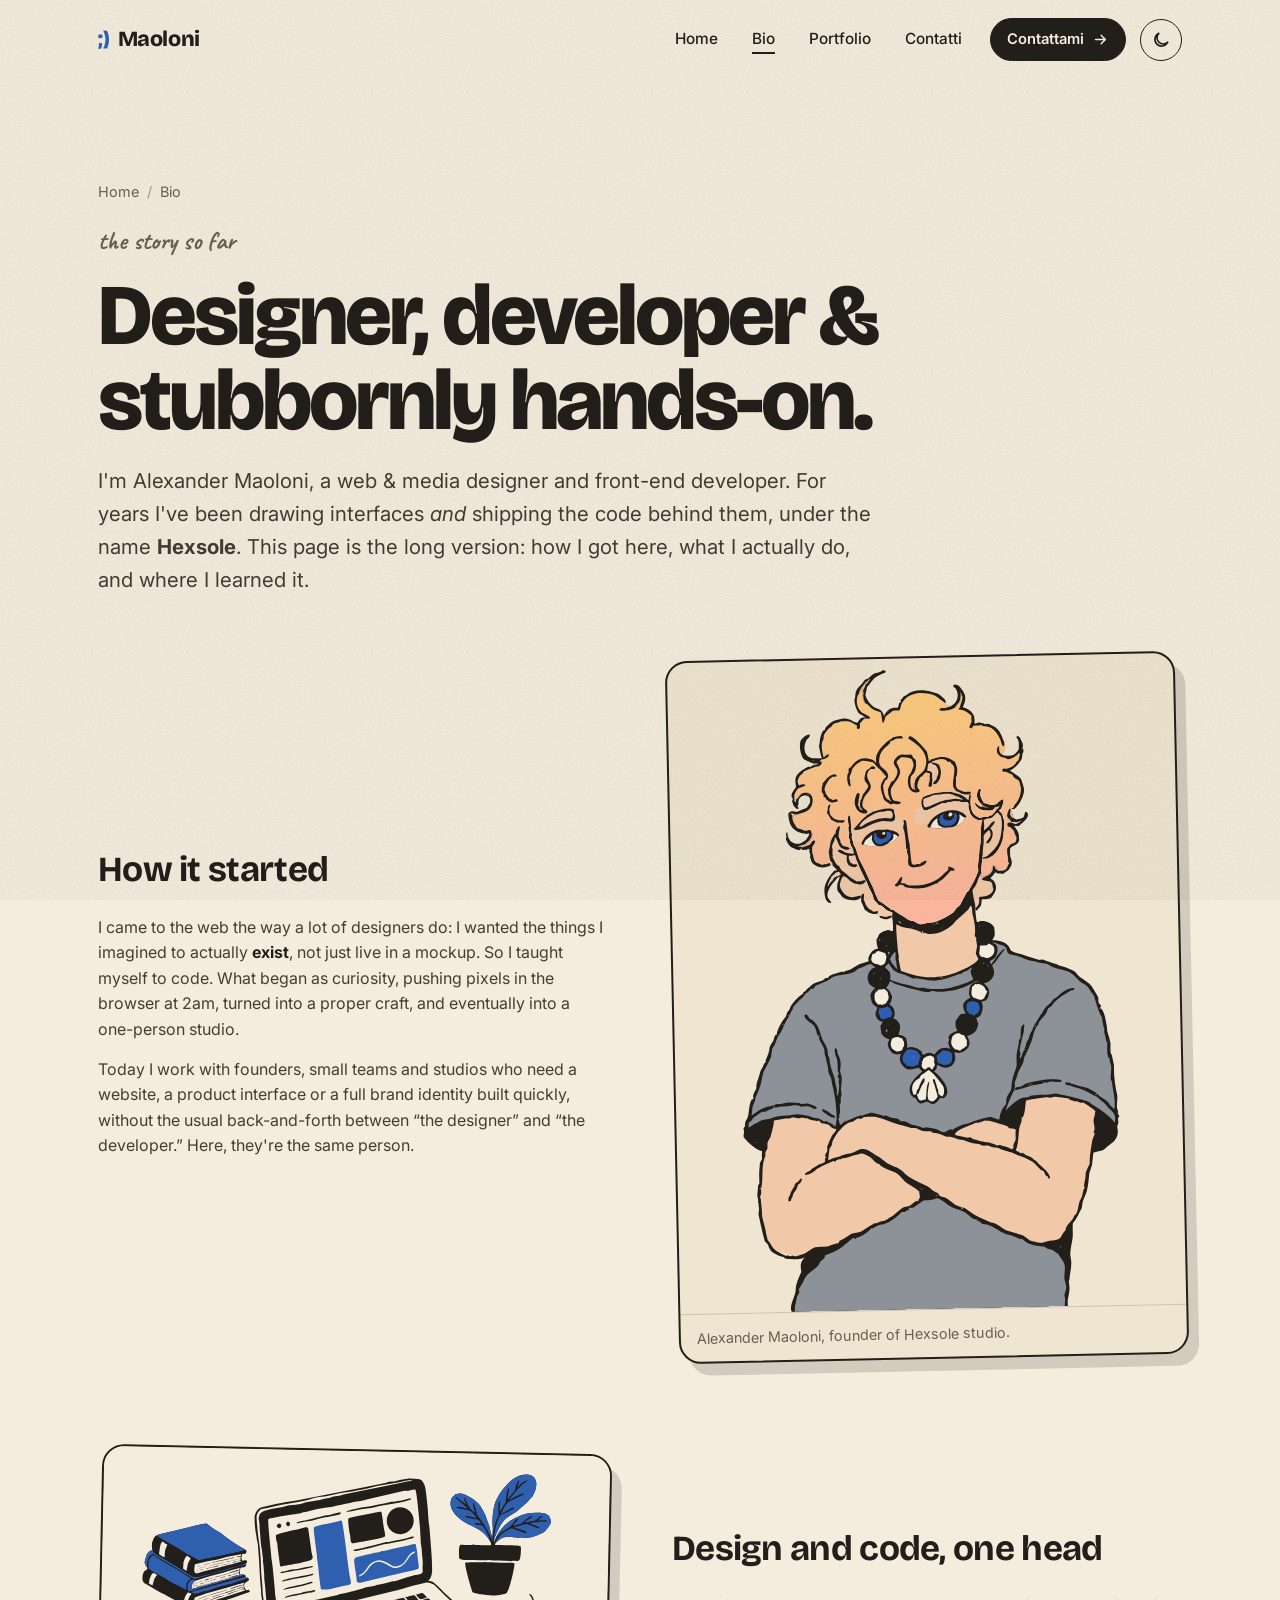
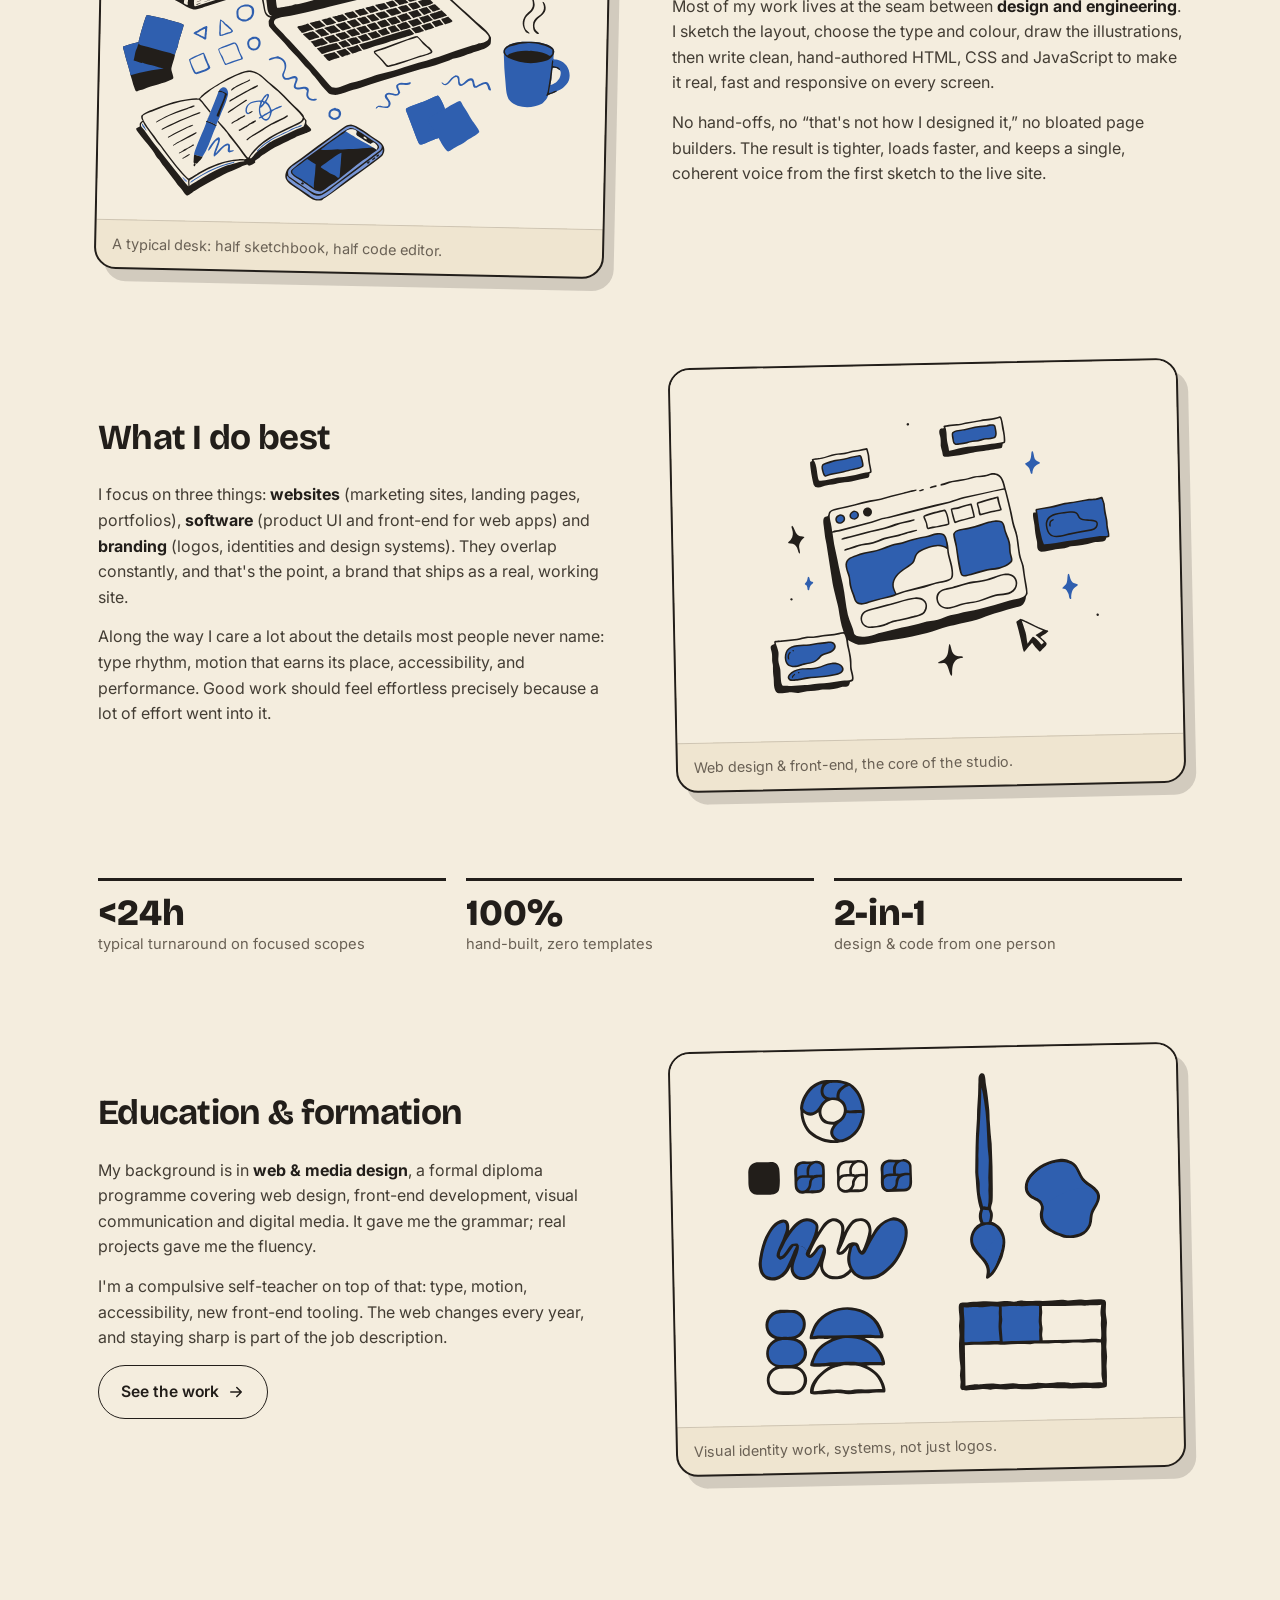
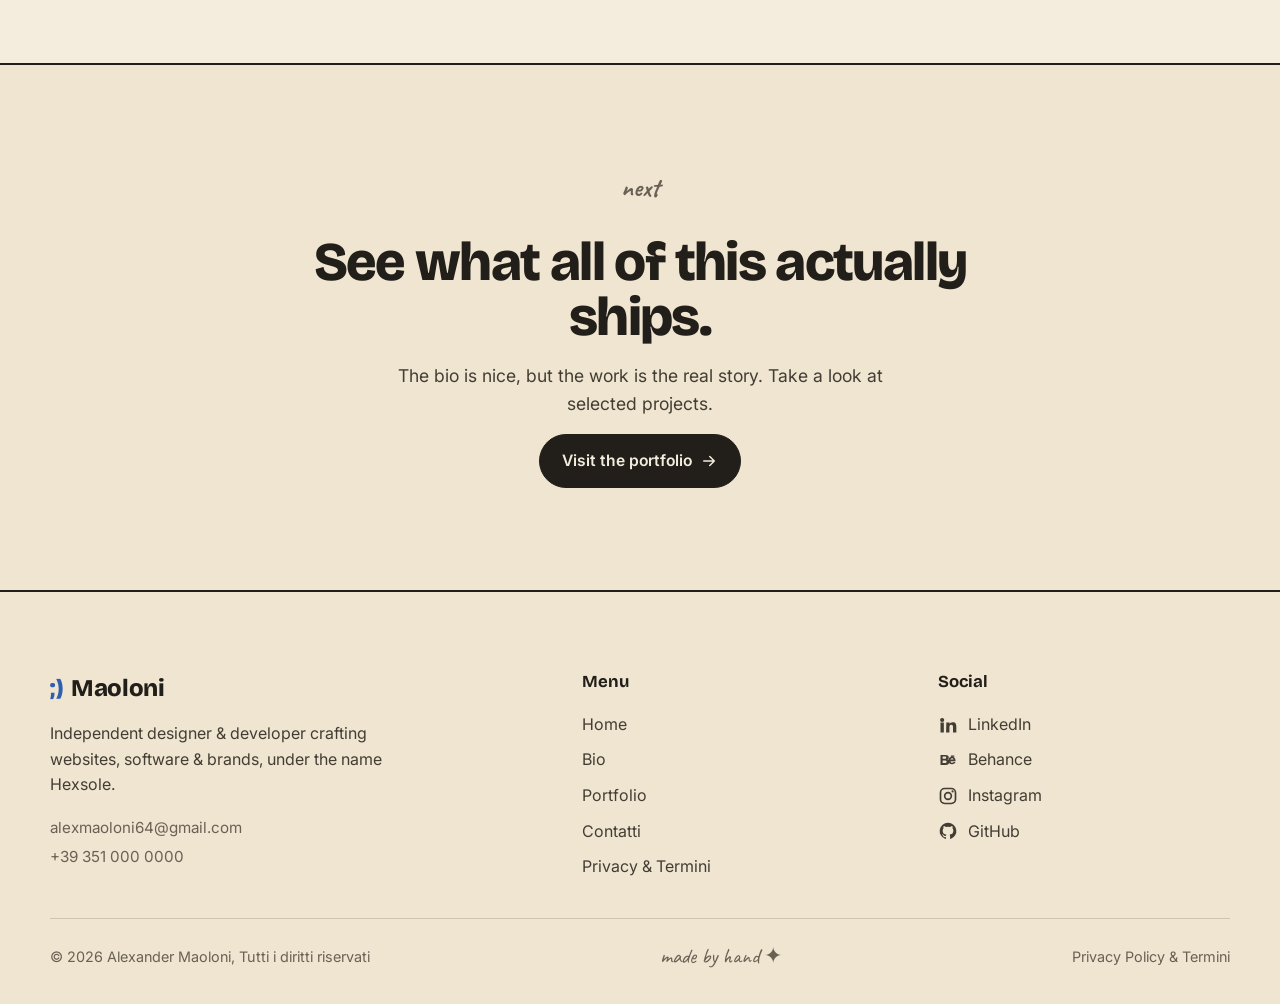
==== commit b234433e: "Default to light theme; move thumbs-up avatar above the design + code note Co-Authored-By: Claude Op" ====
--- a/bio.html
+++ b/bio.html
@@ -7,14 +7,14 @@
   <meta name="description" content="The story, skills and academic background of Alexander Maoloni, an independent web &amp; media designer and front-end developer running the Hexsole studio." />
   <meta name="author" content="Alexander Maoloni" />
   <link rel="icon" type="image/png" href="assets/favicon.png" />
-  <meta name="theme-color" content="#1B1712" />
+  <meta name="theme-color" content="#F4EDDE" />
   <script src="theme-init.js"></script>
 
   <meta property="og:title" content="Bio, Alexander Maoloni, designer &amp; developer" />
   <meta property="og:description" content="The story, skills and academic background of a web &amp; media designer who also writes the code that ships." />
   <meta property="og:type" content="profile" />
-  <meta property="og:image" content="assets/guy-arms.svg" />
-  <meta property="og:url" content="https://maoloni.example/bio.html" />
+  <meta property="og:image" content="https://janalexandermaoloni.github.io/maoloni-portfolio/assets/guy-arms.svg" />
+  <meta property="og:url" content="https://janalexandermaoloni.github.io/maoloni-portfolio/bio.html" />
 
   <link rel="preconnect" href="https://fonts.googleapis.com" />
   <link rel="preconnect" href="https://fonts.gstatic.com" crossorigin />
--- a/pages.css
+++ b/pages.css
@@ -99,6 +99,10 @@
 .service__img{border:1.5px solid var(--outline);border-radius:14px;overflow:hidden;aspect-ratio:16/10;margin-bottom:22px;background:var(--surface-alt)}
 .service__img img{width:100%;height:100%;object-fit:cover;transition:transform var(--t-img) var(--ease)}
 .service:hover .service__img img{transform:scale(1.05)}
+
+/* thumbs-up avatar above the "Design + code" note (selected work) */
+.section__note-wrap{display:flex;flex-direction:column;align-items:center;gap:8px}
+.work-guy{width:clamp(96px,9vw,122px);height:auto;filter:drop-shadow(4px 5px 0 rgba(0,0,0,.12))}
 
 /* =========================================================
    COMPONENT — LIGHTBOX
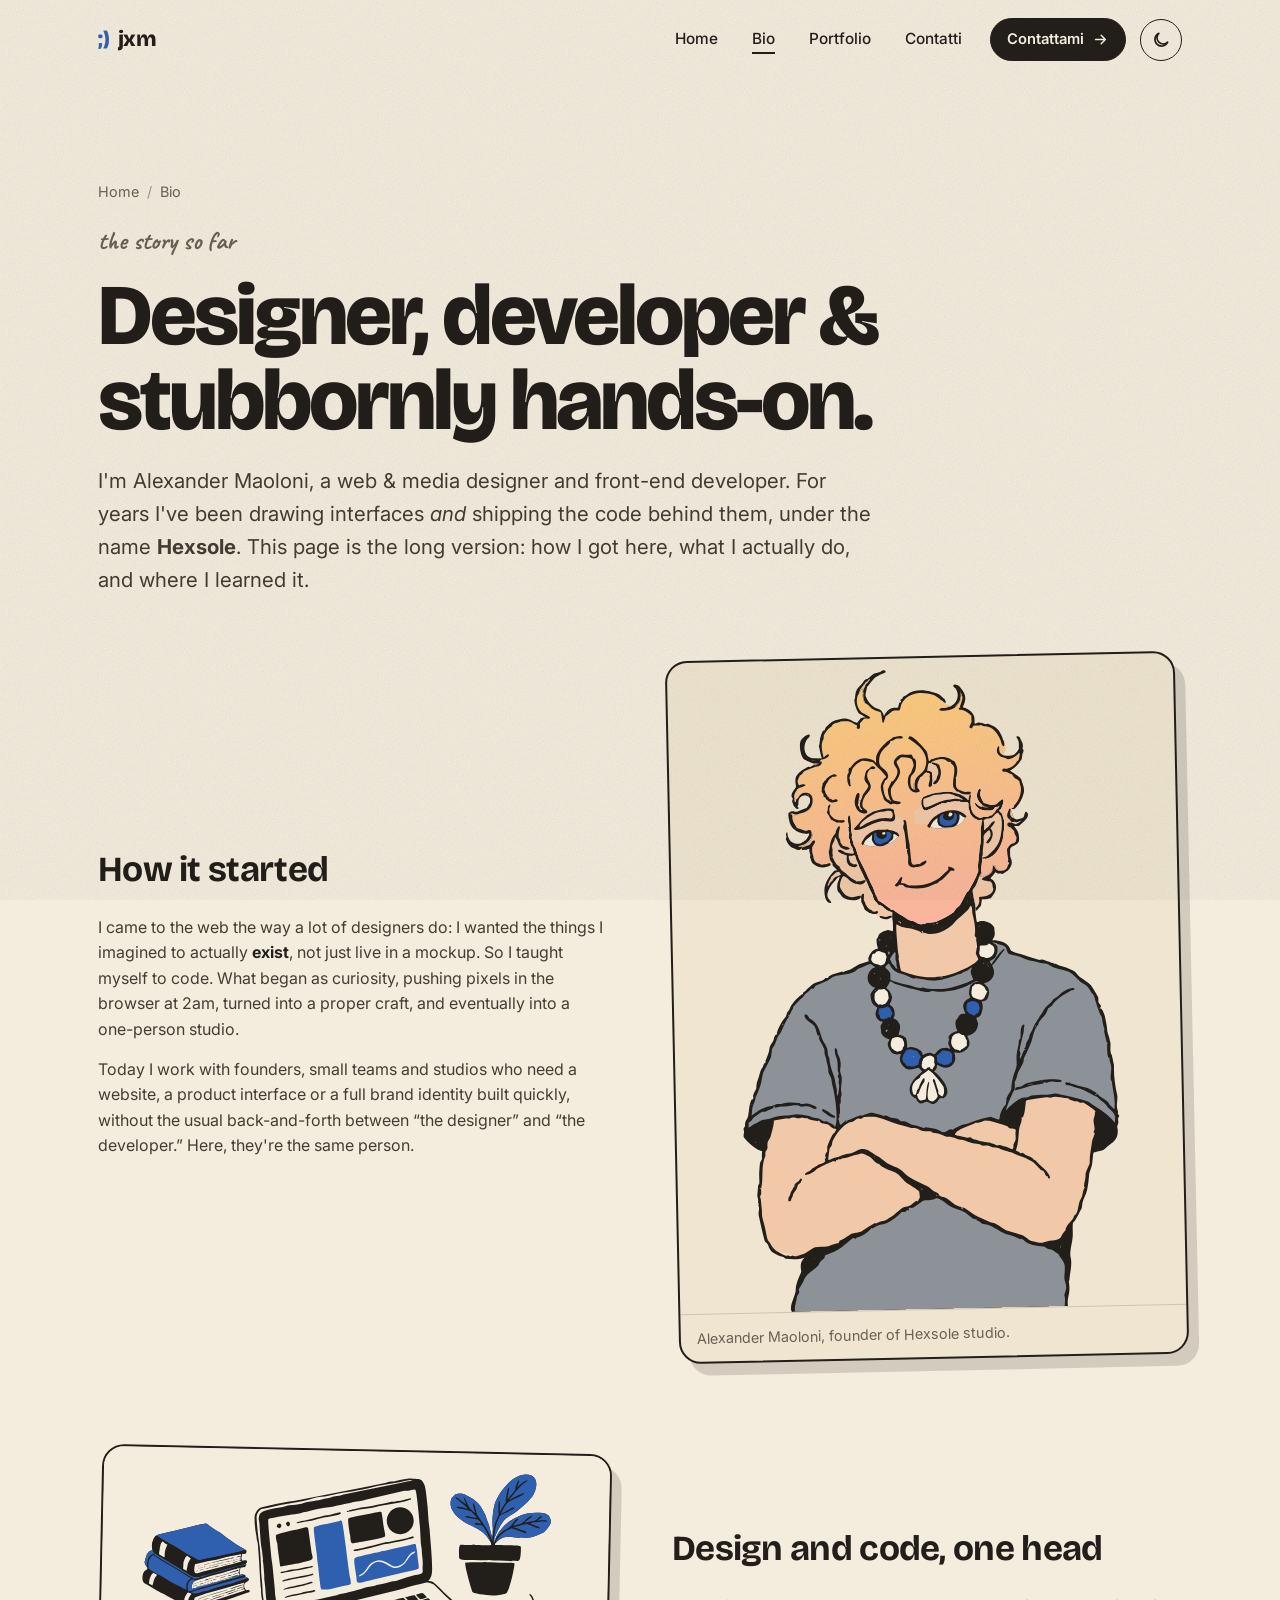
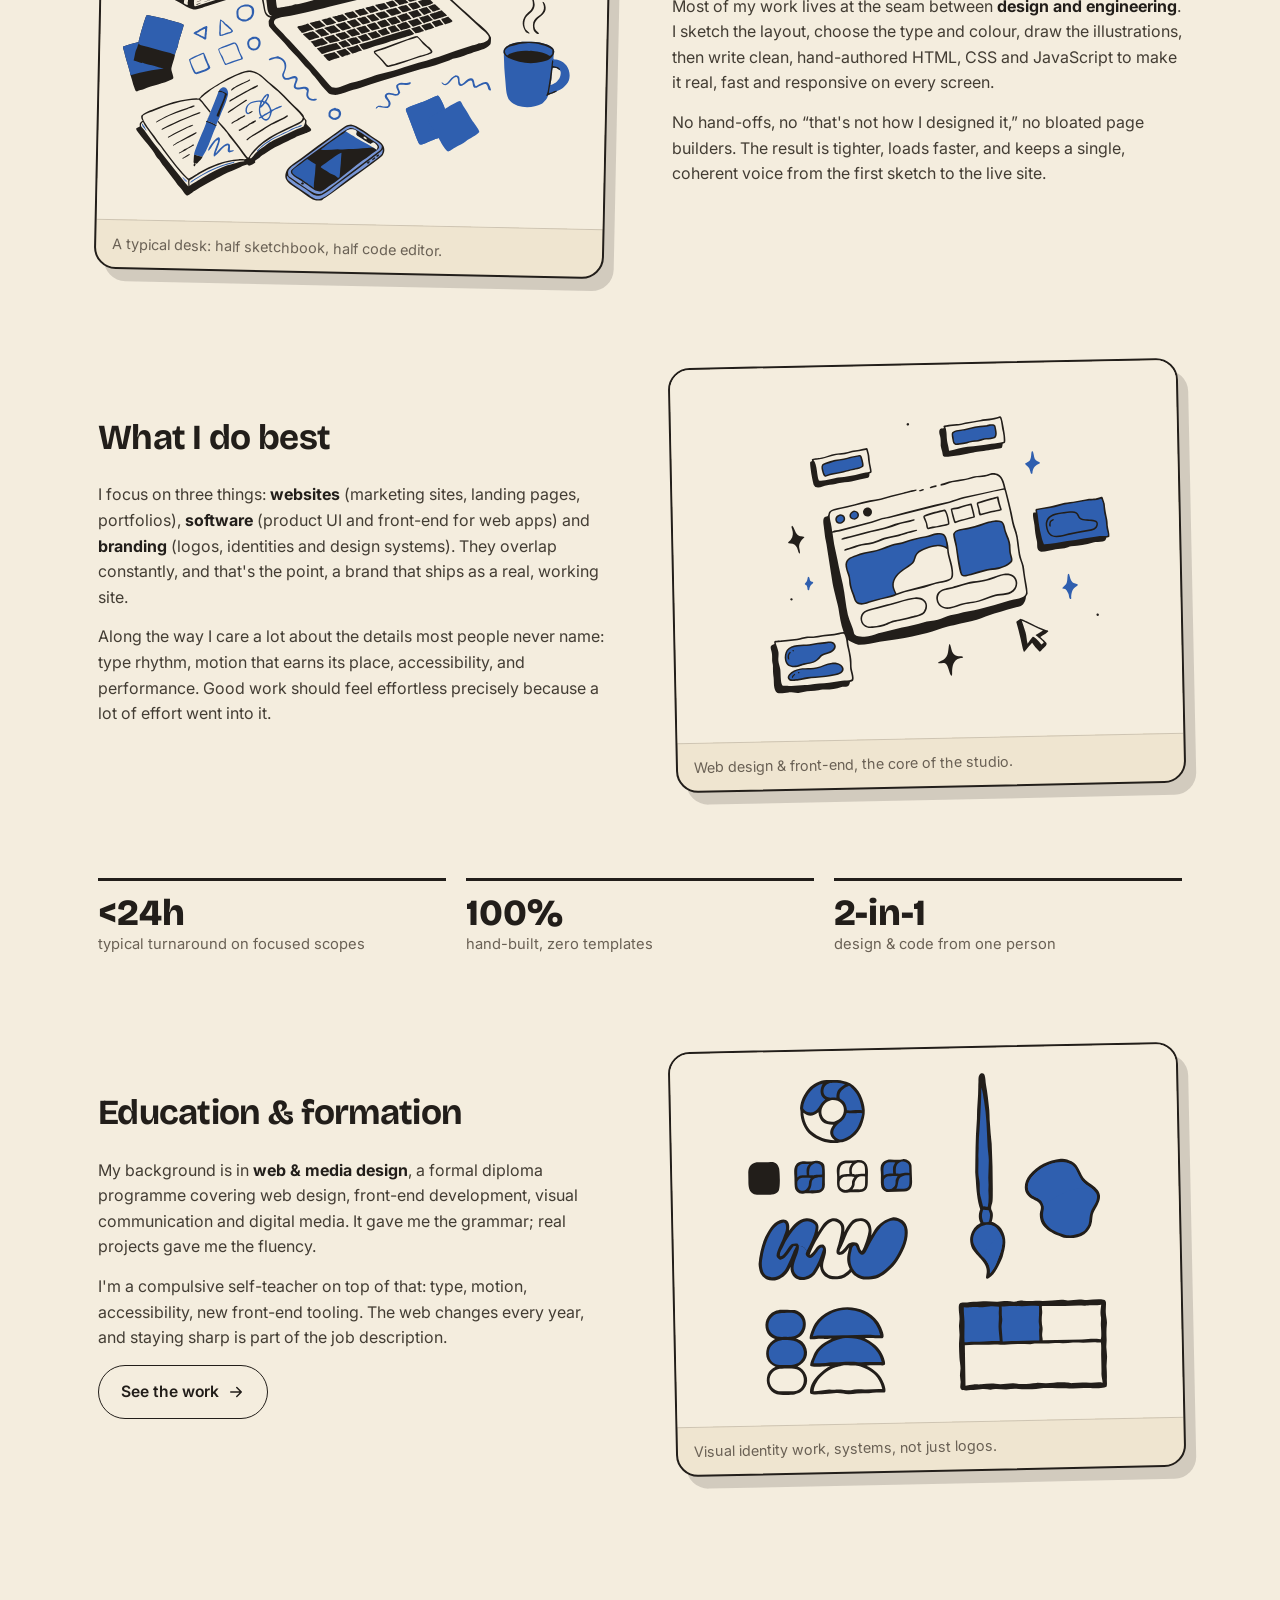
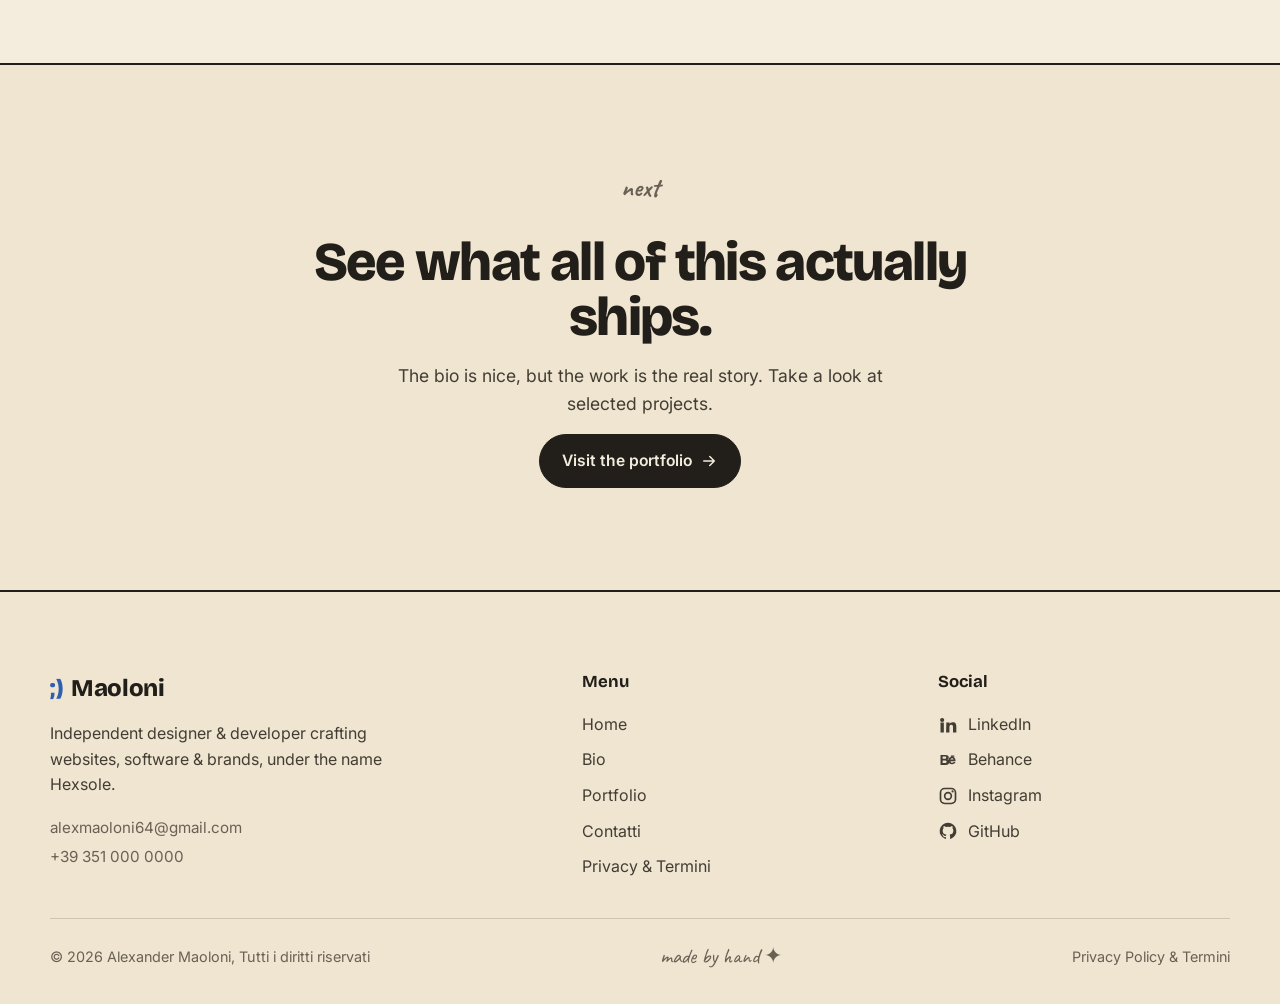
==== commit 274f8179: "Rename navbar brand to jxm Co-Authored-By: Claude Opus 4.8 <noreply@anthropic.com>" ====
--- a/bio.html
+++ b/bio.html
@@ -31,7 +31,7 @@
     <div class="nav__inner">
       <a href="index.html" class="brand" aria-label="Alexander Maoloni, home">
         <span class="brand__star" aria-hidden="true">;)</span>
-        <span class="brand__name">Maoloni</span>
+        <span class="brand__name">jxm</span>
       </a>
       <nav class="nav__links" aria-label="Primary">
         <a href="index.html"><span>Home</span></a>
